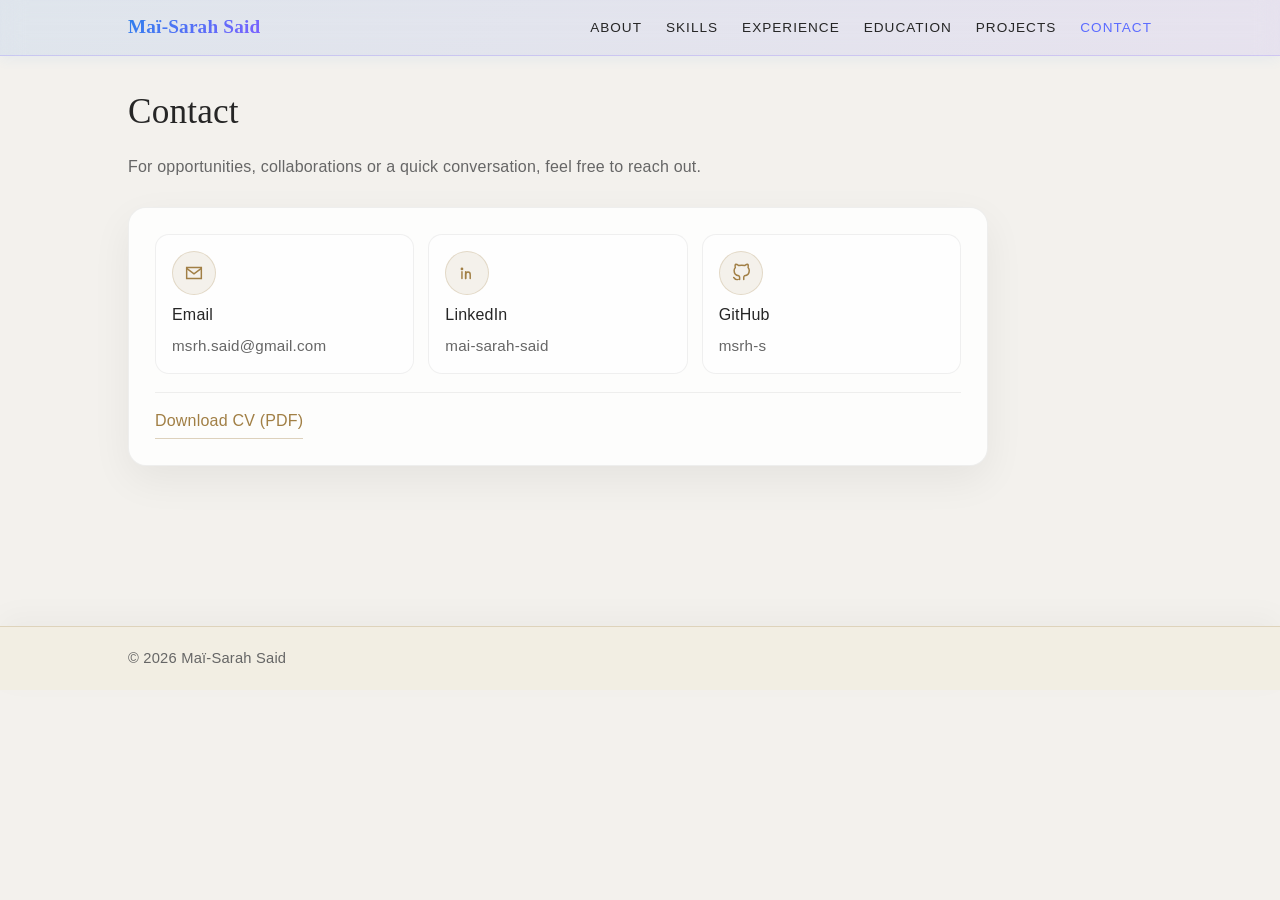
==== contact.html @ c4849c85 "mai-sarah_said_webfolio" ====
<!DOCTYPE html>
<html lang="en">

<head>
  <meta charset="UTF-8" />
  <meta name="viewport" content="width=device-width, initial-scale=1.0" />
  <title>Contact | Maï-Sarah Said</title>
  <link rel="stylesheet" href="style.css" />
</head>

<body>

  <!-- ===== HEADER (same style) ===== -->
  <header>
    <nav>
      <h2 class="logo">
        <a href="index.html#hero">Maï-Sarah Said</a>
      </h2>

      <ul>
        <li><a href="index.html#about">About</a></li>
        <li><a href="index.html#skills">Skills</a></li>
        <li><a href="index.html#experience">Experience</a></li>
        <li><a href="index.html#education">Education</a></li>
        <li><a href="projects.html">Projects</a></li>
        <li><a href="contact.html" class="active">Contact</a></li>
      </ul>
    </nav>
  </header>

    <!-- ===== CONTACT ===== -->
    <section class="section contact-page">
    <h1>Contact</h1>
    <p class="contact-subtitle">
        For opportunities, collaborations or a quick conversation, feel free to reach out.
    </p>

    <div class="contact-panel">

        <div class="contact-actions">

        <a class="contact-chip" href="mailto:msrh.said@gmail.com" aria-label="Email">
            <span class="chip-icon" aria-hidden="true">
            <svg viewBox="0 0 24 24" width="22" height="22" fill="none">
                <path d="M4 6h16v12H4V6Z" stroke="currentColor" stroke-width="1.6"/>
                <path d="m4 7 8 6 8-6" stroke="currentColor" stroke-width="1.6" stroke-linecap="round"/>
            </svg>
            </span>
            <span class="chip-title">Email</span>
            <span class="chip-value">msrh.said@gmail.com</span>
        </a>

        <a class="contact-chip" href="https://www.linkedin.com/in/ma%C3%AF-sarah-said/" target="_blank" rel="noreferrer" aria-label="LinkedIn">
            <span class="chip-icon" aria-hidden="true">
            <svg viewBox="0 0 24 24" width="22" height="22" fill="none">
                <path d="M6.5 10.5V18" stroke="currentColor" stroke-width="1.6" stroke-linecap="round"/>
                <path d="M6.5 7.5h.01" stroke="currentColor" stroke-width="3" stroke-linecap="round"/>
                <path d="M10.5 18v-4.2c0-1.7 1-2.8 2.6-2.8 1.5 0 2.4 1 2.4 2.8V18"
                stroke="currentColor" stroke-width="1.6" stroke-linecap="round"/>
                <path d="M10.5 10.5V18" stroke="currentColor" stroke-width="1.6" stroke-linecap="round"/>
            </svg>
            </span>
            <span class="chip-title">LinkedIn</span>
            <span class="chip-value">mai-sarah-said</span>
        </a>

        <a class="contact-chip" href="https://github.com/msrh-s" target="_blank" rel="noreferrer" aria-label="GitHub">
            <span class="chip-icon" aria-hidden="true">
            <svg viewBox="0 0 24 24" width="22" height="22" fill="none">
                <path d="M9 19c-4 1.2-4-2-5-2" stroke="currentColor" stroke-width="1.6" stroke-linecap="round"/>
                <path d="M15 19v-2.2c0-.8.3-1.4.8-1.8 2.6-.3 5.2-1.3 5.2-5.8 0-1.3-.5-2.4-1.3-3.3.1-.3.6-1.7-.1-3.3 0 0-1.1-.4-3.6 1.3a12 12 0 0 0-6.4 0C7 2.2 5.9 2.6 5.9 2.6c-.7 1.6-.2 3-.1 3.3C5 6.8 4.5 8 4.5 9.3c0 4.5 2.6 5.5 5.2 5.8.5.4.8 1 .8 1.8V19"
                stroke="currentColor" stroke-width="1.6" stroke-linecap="round" stroke-linejoin="round"/>
            </svg>
            </span>
            <span class="chip-title">GitHub</span>
            <span class="chip-value">msrh-s</span>
        </a>

        </div>

        <div class="contact-divider"></div>

        <a class="contact-cv" href="./assets/pdf/CV_SAID_Mai-Sarah_2026.pdf" target="_blank" rel="noreferrer">
        Download CV (PDF)
        </a>

    </div>
    </section>

  <!-- ===== FOOTER (same as index) ===== -->
  <footer class="footer">
    <nav class="footer-nav">
      <p class="footer-left">© <span id="year"></span> Maï-Sarah Said</p>
    </nav>
  </footer>

  <script src="script.js"></script>

  <div id="page-transition" aria-hidden="true"></div>
  <script src="script.js"></script>
  
</body>

</html>
---- style.css ----
/* ===== GLOBAL LAYOUT FIX ===== */
html, body {
  height: 100%;
}

body {
  display: flex;
  flex-direction: column;
  min-height: 100vh;
}

main {
  flex: 1;
}

/*=============== VARIABLES ===============*/
:root {
  --header-height: 3.5rem;
  --bg-main: hsl(38, 20%, 94%);
  --bg-soft: hsl(38, 25%, 91%);
  --bg-accent: hsl(38, 30%, 88%);

  /* Champagne gold */
  --first-color: hsl(38, 40%, 45%);
  --first-color-alt: hsl(38, 40%, 38%);

  /* Text */
  --text-color: hsl(0, 0%, 15%);
  --text-light: hsl(0, 0%, 40%);

  /* Background */
  --body-color: hsl(45, 30%, 96%);
  --container-color: hsl(45, 30%, 99%);
  --border-color: hsla(0, 0%, 0%, 0.06);

  --radius: 10px;
}

/*=============== BASE ===============*/
* {
  box-sizing: border-box;
  margin: 0;
  padding: 0;
}

html {
  scroll-behavior: smooth;
}

body {
  font-family: "Inter", sans-serif;
  background: var(--bg-main);
  color: var(--text-color);
  line-height: 1.8;
  letter-spacing: 0.2px;
}

h1, h2, h3 {
  font-family: "Playfair Display", serif;
  font-weight: 500;
}

p {
  color: var(--text-light);
}

a {
  text-decoration: none;
  color: var(--text-color);
  transition: 0.3s;
}

a:hover {
  color: var(--first-color);
}

ul {
  list-style: none;
}

/*=============== HEADER (tech, based on original) ===============*/
header {
  position: fixed;
  top: 0;
  width: 100%;
  height: var(--header-height);

  /* ✅ same structure, new tech tint */
  background: linear-gradient(
    135deg,
    rgba(47, 128, 237, 0.10),
    rgba(123, 97, 255, 0.10)
  );
  backdrop-filter: blur(12px);

  border-bottom: 1px solid rgba(123, 97, 255, 0.22);
  box-shadow: 0 4px 12px rgba(47, 128, 237, 0.06);

  display: flex;
  align-items: center;
  z-index: 100;
}

nav {
  width: 100%;
  padding: 0 10%;
  display: flex;
  justify-content: space-between;
  align-items: center;
}

/* Logo/Home */
.logo {
  font-family: "Playfair Display", serif;
  font-size: 1.2rem;
}

.logo a {
  text-decoration: none;
  background: linear-gradient(135deg, #2f80ed, #7b61ff);
  -webkit-background-clip: text;
  -webkit-text-fill-color: transparent;
  font-weight: 600;
}

/* Menu */
nav ul {
  display: flex;
  gap: 24px;
}

nav ul li a {
  font-size: 0.85rem;
  text-transform: uppercase;
  letter-spacing: 1px;

  text-decoration: none;
  color: var(--text-color);
  transition: color 0.25s ease;
}

nav ul li a:hover {
  color: #5c6cff;
}

/* Optional: active link style (if you use .active on links) */
nav ul li a.active {
  color: #5c6cff;
}

/*=============== HERO ===============*/
.hero {
  min-height: 100vh;
  padding: calc(var(--header-height) + 80px) 10% 60px;
  display: flex;
  flex-direction: column;
  justify-content: center;
}

.hero h1 {
  font-size: 3rem;
  margin-bottom: 10px;
}

.hero h3 {
  font-family: "Inter", sans-serif;
  font-weight: 400;
  font-size: 1.1rem;
  color: var(--first-color);
  margin-bottom: 20px;
}

.hero p {
  max-width: 600px;
  margin-bottom: 30px;
}

.btn {
  padding: 10px 22px;
  border: 1px solid var(--first-color);
  border-radius: 4px;
  color: var(--first-color);
  font-weight: 500;
  width: fit-content;
  transition: 0.3s;
}

.btn:hover {
  background-color: var(--first-color);
  color: white;
}

/*=============== SECTIONS ===============*/
.section {
  padding: 80px 10%;
}

.section h2 {
  font-size: 2rem;
  margin-bottom: 20px;
}

/*=============== SKILLS ===============*/
#skills li {
  background: var(--container-color);
  padding: 12px;
  border-radius: var(--radius);
  border: 1px solid var(--border-color);
  margin-bottom: 10px;
}

/*=============== EXPERIENCE ===============*/
.experience-item {
  margin-top: 20px;
  padding: 20px;
  background: var(--container-color);
  border-radius: var(--radius);
  border: 1px solid var(--border-color);
}

.experience-item span {
  font-family: "Inter", sans-serif;
  font-size: 0.85rem;
  color: var(--first-color);
  display: block;
  margin-bottom: 10px;
}


/* ===== HERO LAYOUT (TEXT + PHOTO) ===== */
.hero-content {
  display: grid;
  grid-template-columns: 1.15fr 0.85fr;
  gap: 64px;
  align-items: center;
}

/* photo block alignment */
.hero-photo-wrap {
  display: flex;
  justify-content: flex-end;
}

/* ===== LUXE RING AROUND PORTRAIT ===== */
.ring {
  width: 420px;
  height: 420px;
  border-radius: 999px;
  position: relative;
  display: grid;
  place-items: center;
}

/* the rotating ring (tech blue-violet) */
.ring::before {
  content: "";
  position: absolute;
  inset: 0;
  border-radius: 999px;

  /* ✅ tech ring effect */
  background: conic-gradient(
    from 180deg,
    rgba(47, 128, 237, 0) 0%,
    rgba(47, 128, 237, 0.55) 16%,
    rgba(123, 97, 255, 0) 34%,
    rgba(123, 97, 255, 0.40) 54%,
    rgba(47, 128, 237, 0) 74%,
    rgba(123, 97, 255, 0.60) 100%
  );

  /* make it a ring */
  -webkit-mask: radial-gradient(transparent 62%, #000 63%);
  mask: radial-gradient(transparent 62%, #000 63%);

  filter: blur(0.2px);
  opacity: 0.95;
  transform: rotate(0deg);

  /* ✅ subtle tech glow */
  box-shadow:
    0 0 20px rgba(47, 128, 237, 0.18),
    0 0 42px rgba(123, 97, 255, 0.14);
}

/* inner portrait frame */
.ring-inner {
  width: 86%;
  height: 86%;
  border-radius: 999px;
  overflow: hidden;
  border: 1px solid hsla(0, 0%, 0%, 0.06);
  background: var(--container-color);
  box-shadow: 0 18px 45px rgba(0, 0, 0, 0.08);
}

.ring-inner img {
  width: 100%;
  height: 100%;
  object-fit: cover;
  object-position: 0% 18%;
  transform: scale(1);
}

/* When we add class "spin", the ring rotates */
.ring.spin::before {
  animation: ring-rotate 1.2s linear infinite;
}

@keyframes ring-rotate {
  to {
    transform: rotate(360deg);
  }
}

/* ===== RESPONSIVE ===== */
@media (max-width: 980px) {
  .hero-content {
    grid-template-columns: 1fr;
    gap: 28px;
  }

  .hero-photo-wrap {
    justify-content: flex-start;
  }

  .ring {
    width: 240px;
    height: 240px;
  }
}

/* ===== EXPERTISE: premium cards + icons ===== */
.expertise-grid {
  margin-top: 26px;
  display: grid;
  grid-template-columns: repeat(3, 1fr);
  gap: 22px;
}

.expertise-block {
  background: var(--container-color);
  border: 1px solid var(--border-color);
  border-radius: 14px;
  padding: 22px 20px;
}

.expertise-title {
  display: flex;
  align-items: center;
  gap: 10px;
  margin-bottom: 16px;

  color: var(--text-color);
  font-size: 1.2rem;
  font-family: "Playfair Display", serif;
  font-weight: 500;
}

.expertise-icon {
  width: 34px;
  height: 34px;
  border-radius: 999px;
  display: grid;
  place-items: center;

  /* luxe subtle */
  background: hsla(38, 40%, 45%, 0.10);
  color: var(--first-color);
  border: 1px solid hsla(38, 40%, 45%, 0.22);
}

.expertise-block p {
  margin-bottom: 14px;
  color: var(--text-light);
  line-height: 1.7;
  font-size: 0.95rem;
}

.expertise-block strong {
  color: var(--text-color);
  font-weight: 500;
}

/* subtle hover (fashion editorial) */
.expertise-block {
  transition: transform 0.25s ease, box-shadow 0.25s ease;
}

.expertise-block:hover {
  transform: translateY(-2px);
  box-shadow: 0 18px 45px rgba(0, 0, 0, 0.07);
}

/* responsive */
@media (max-width: 980px) {
  .expertise-grid {
    grid-template-columns: 1fr;
  }
}

/* ===== EDUCATION TIMELINE ===== */

.timeline {
  position: relative;
  margin-top: 40px;
  padding-left: 40px;
}

/* Vertical gold line */
.timeline::before {
  content: "";
  position: absolute;
  left: 12px;
  top: 0;
  width: 2px;
  height: 100%;
  background: var(--first-color);
  opacity: 0.3;
}

.timeline-item {
  position: relative;
  margin-bottom: 50px;
}

.timeline-dot {
  position: absolute;
  left: -2px;
  top: 8px;
  width: 14px;
  height: 14px;
  border-radius: 50%;
  background: var(--first-color);
  box-shadow: 0 0 0 4px hsla(38, 40%, 45%, 0.15);
}

.timeline-content {
  background: var(--container-color);
  border: 1px solid var(--border-color);
  padding: 24px;
  border-radius: 12px;
}

.timeline-header {
  display: flex;
  justify-content: space-between;
  align-items: baseline;
  margin-bottom: 8px;
}

.timeline-header h3 {
  font-family: "Playfair Display", serif;
  font-size: 1.2rem;
}

.timeline-date {
  font-size: 0.85rem;
  color: var(--first-color);
  font-weight: 500;
}

.timeline-school {
  font-weight: 500;
  margin-bottom: 12px;
  color: var(--text-color);
}

.timeline-content p {
  color: var(--text-light);
  font-size: 0.95rem;
  margin-bottom: 10px;
  line-height: 1.6;
}

/* Responsive */
@media (max-width: 768px) {
  .timeline {
    padding-left: 30px;
  }

  .timeline-header {
    flex-direction: column;
    gap: 4px;
  }
}

/* =========================================================
   EDUCATION TIMELINE — date à gauche + tick + ligne verticale
   (comme ton screenshot)
   ========================================================= */

.timeline {
  position: relative;
  margin-top: 60px;
  padding-left: 0;
}

/* Grande ligne verticale (à droite des dates) */
.timeline::before {
  content: "";
  position: absolute;
  left: 260px;               /* position de la grande ligne */
  top: 0;
  width: 2px;
  height: 100%;
  background: linear-gradient(
    180deg,
    rgba(47, 128, 237, 0.35),
    rgba(123, 97, 255, 0.35)
  );
  opacity: 0.65;
}

/* Plus de pastilles */
.timeline-dot {
  display: none !important;
}

.timeline-item {
  position: relative;
  margin-bottom: 70px;
  padding-left: 320px;       /* espace pour date + lignes */
}

/* DATE À GAUCHE (grande, fixe, stable) */
.timeline-date {
  position: absolute;
  left: 0;
  top: 32px;                 /* aligne visuellement avec la carte */
  width: 230px;
  text-align: left;

  font-family: "Playfair Display", serif;
  font-size: 2.1rem;         /* PLUS GROS */
  font-weight: 600;
  letter-spacing: 0.5px;

  background: linear-gradient(135deg, #2f80ed, #7b61ff);
  -webkit-background-clip: text;
  -webkit-text-fill-color: transparent;
}

/* Petit trait vertical à droite de la date (comme sur ton screenshot) */
.timeline-date::after {
  content: "";
  position: absolute;
  right: -16px;
  top: 50%;
  transform: translateY(-50%);

  width: 2px;
  height: 52px;

  background: linear-gradient(
    180deg,
    rgba(47, 128, 237, 0.7),
    rgba(123, 97, 255, 0.7)
  );
  border-radius: 2px;
  opacity: 0.55;
}

/* Carte */
.timeline-content {
  background: var(--container-color);
  border: 1px solid rgba(123, 97, 255, 0.25); /* liseré bleu-violet */
  border-radius: 16px;
  padding: 26px 30px;
  box-shadow: 0 14px 40px rgba(0, 0, 0, 0.05);

  transition: transform 0.25s ease, box-shadow 0.25s ease;
}

/* Header interne de la carte : on peut garder, mais sans date dedans */
.timeline-header {
  display: flex;
  justify-content: space-between;
  align-items: baseline;
  margin-bottom: 8px;
}

.timeline-header h3 {
  font-family: "Playfair Display", serif;
  font-size: 1.25rem;
  font-weight: 600;
}

.timeline-school {
  font-weight: 500;
  margin-bottom: 12px;
  color: var(--text-color);
}

.timeline-content p {
  color: var(--text-light);
  font-size: 0.95rem;
  margin-bottom: 10px;
  line-height: 1.6;
}

/* ✅ Responsive */
@media (max-width: 900px) {
  .timeline::before {
    left: 34px;
  }

  .timeline-item {
    padding-left: 80px;
  }

  .timeline-date {
    position: relative;
    left: 0;
    top: 0;
    width: auto;
    font-size: 1.35rem;
    margin-bottom: 12px;
  }

  .timeline-date::after {
    display: none;
  }
}

/* ===== EXPERIENCE ANIMATION (reveal) ===== */
.experience-item {
  opacity: 0;
  transform: translateY(14px);
  transition: opacity 0.8s ease, transform 0.8s ease;
}

.experience-item.is-visible {
  opacity: 1;
  transform: translateY(0);
}

/* optional premium hover */
.experience-item {
  transition: opacity 0.8s ease, transform 0.8s ease, box-shadow 0.25s ease;
}

.experience-item:hover {
  box-shadow: 0 18px 45px rgba(0, 0, 0, 0.07);
}

/* ===== FOOTER (header-like + clearer separation) ===== */
.footer {
  margin-top: 80px;
  height: calc(var(--header-height) + 0.5rem); /* a bit taller than header */
  background: hsl(45, 35%, 92%);               /* same as header */
  border-top: 1px solid hsla(38, 40%, 45%, 0.25);
  box-shadow: 0 -10px 30px rgba(0, 0, 0, 0.03); /* subtle separation */
  display: flex;
  align-items: center;
}

.footer-nav {
  width: 100%;
  padding: 0 10%;
  display: flex;
  justify-content: space-between;
  align-items: center;
}

.footer-left {
  color: var(--text-light);
  font-size: 0.92rem;
}

/* Bigger icons */
.footer-icons {
  display: flex;
  gap: 14px;
  align-items: center;
}

.footer-icon {
  width: 44px;                 /* bigger */
  height: 44px;                /* bigger */
  border-radius: 999px;
  display: grid;
  place-items: center;

  background: rgba(255, 255, 255, 0.75);
  border: 1px solid hsla(0, 0%, 0%, 0.08);
  color: var(--text-color);

  transition: transform 0.25s ease, border-color 0.25s ease, color 0.25s ease, background 0.25s ease;
}

.footer-icon svg {
  width: 22px;                 /* ensure size even if HTML stays 18 */
  height: 22px;
}

.footer-icon:hover {
  transform: translateY(-1px);
  color: var(--first-color);
  border-color: hsla(38, 40%, 45%, 0.25);
  background: rgba(255, 255, 255, 1);
}

/* Responsive padding like header */
@media (max-width: 768px) {
  .footer-nav {
    padding: 0 6%;
  }
}

/* ===== PROJECTS (compact, visual) ===== */
.projects-intro {
  max-width: 760px;
  margin-top: 12px;
  color: var(--text-light);
  line-height: 1.7;
}

.projects-grid {
  display: grid;
  grid-template-columns: repeat(2, 1fr);
  gap: 18px;
}

.project-card {
  background: var(--container-color);
  border: 1px solid var(--border-color);
  border-radius: 14px;
  overflow: hidden;
  box-shadow: 0 12px 34px rgba(0, 0, 0, 0.05);
  transition: transform 0.25s ease, box-shadow 0.25s ease;
}

.project-card:hover {
  transform: translateY(-2px);
  box-shadow: 0 18px 45px rgba(0, 0, 0, 0.07);
}

.project-media {
  display: block;
  background: rgba(255, 255, 255, 0.65);
  border-bottom: 1px solid hsla(0, 0%, 0%, 0.06);
}

.project-media img {
  width: 100%;
  height: 170px; /* compact */
  object-fit: cover;
  display: block;
}

.project-body {
  padding: 14px 16px 16px;
}

.project-body h3 {
  font-family: "Playfair Display", serif;
  font-size: 1.1rem;
  margin-bottom: 6px;
}

.project-meta {
  font-size: 0.85rem;
  color: var(--first-color);
  margin-bottom: 8px;
}

.project-desc {
  color: var(--text-light);
  line-height: 1.65;
  font-size: 0.95rem;
  margin-bottom: 10px;
}

.project-link {
  color: var(--first-color);
  text-decoration: none;
  font-weight: 500;
  border-bottom: 1px solid hsla(38, 40%, 45%, 0.35);
  padding-bottom: 2px;
  transition: 0.25s ease;
}

.project-link:hover {
  border-bottom-color: var(--first-color);
  opacity: 0.9;
}

/* Responsive */
@media (max-width: 980px) {
  .projects-grid {
    grid-template-columns: 1fr;
  }

  .project-media img {
    height: 190px;
  }
}

/* ===== CONTACT ===== */
.contact-page h1 {
  font-family: "Playfair Display", serif;
  font-size: 2.2rem;
  margin-bottom: 10px;
}

.contact-subtitle {
  max-width: 760px;
  color: var(--text-light);
  line-height: 1.7;
  margin-bottom: 26px;
}

.contact-panel {
  max-width: 860px;
  background: var(--container-color);
  border: 1px solid var(--border-color);
  border-radius: 18px;
  padding: 26px;
  box-shadow: 0 14px 40px rgba(0, 0, 0, 0.06);
}

.contact-actions {
  display: grid;
  grid-template-columns: repeat(3, 1fr);
  gap: 14px;
}

/* “chips” */
.contact-chip {
  text-decoration: none;
  background: rgba(255, 255, 255, 0.62);
  border: 1px solid hsla(0, 0%, 0%, 0.06);
  border-radius: 14px;
  padding: 16px;
  display: grid;
  grid-template-rows: auto auto auto;
  gap: 6px;
  transition: transform 0.25s ease, background 0.25s ease, border-color 0.25s ease;
}

.contact-chip:hover {
  transform: translateY(-2px);
  background: rgba(255, 255, 255, 0.9);
  border-color: hsla(38, 40%, 45%, 0.22);
}

.chip-icon {
  width: 44px;
  height: 44px;
  border-radius: 999px;
  display: grid;
  place-items: center;
  background: hsla(38, 40%, 45%, 0.10);
  border: 1px solid hsla(38, 40%, 45%, 0.22);
  color: var(--first-color);
}

.chip-title {
  color: var(--text-color);
  font-weight: 500;
}

.chip-value {
  color: var(--text-light);
  font-size: 0.95rem;
  overflow-wrap: anywhere;
  line-height: 1.45;
}

.contact-divider {
  height: 1px;
  background: hsla(0, 0%, 0%, 0.06);
  margin: 18px 0 14px;
}

.contact-cv {
  display: inline-block;
  color: var(--first-color);
  text-decoration: none;
  font-weight: 500;
  border-bottom: 1px solid hsla(38, 40%, 45%, 0.35);
  padding-bottom: 2px;
}

.contact-cv:hover {
  border-bottom-color: var(--first-color);
  opacity: 0.9;
}

/* responsive */
@media (max-width: 980px) {
  .contact-actions {
    grid-template-columns: 1fr;
  }
}

/* ===== PROJECTS CTA (end of index) ===== */

.projects-cta {
  margin-top: 80px;
  padding-top: 60px;
  padding-bottom: 80px;
  border-top: 1px solid var(--border-color);
  text-align: center;
}

.projects-cta-inner {
  max-width: 760px;
  margin: 0 auto;
}

.projects-cta h2 {
  font-family: "Playfair Display", serif;
  font-size: 2rem;
  margin-bottom: 14px;
}

.projects-cta-text {
  color: var(--text-light);
  line-height: 1.7;
  margin-bottom: 26px;
}

.projects-cta-link {
  font-weight: 500;
  color: var(--first-color);
  text-decoration: none;
  border-bottom: 1px solid hsla(38, 40%, 45%, 0.35);
  padding-bottom: 4px;
  transition: all 0.25s ease;
}

.projects-cta-link:hover {
  border-bottom-color: var(--first-color);
  opacity: 0.85;
}

/* ===== SCROLL COLOR VARIATION ===== */

.section:nth-of-type(even) {
  background: var(--bg-soft);
}

.section:nth-of-type(odd) {
  background: var(--bg-main);
}

/* CTA un peu plus marqué */
.projects-cta {
  background: var(--bg-accent);
}

/* ===== HOME BRAND STYLE ===== */

.home-brand {
  font-family: "Playfair Display", serif;
  font-size: 1.5rem;
  letter-spacing: 0.5px;

  text-decoration: none;
  color: var(--text-color);

  position: relative;
  transition: color 0.3s ease;
}

/* Fine underline signature */
.home-brand::after {
  content: "";
  position: absolute;
  left: 0;
  bottom: -6px;
  width: 40%;
  height: 1px;
  background: var(--first-color);
  transition: width 0.3s ease;
}

.home-brand:hover::after {
  width: 100%;
}

.home-brand:hover {
  color: var(--first-color);
}

/* ===== FLOATING CTA BUTTON (TECH GRADIENT + centered) ===== */

.floating-cta {
  position: fixed;
  bottom: 34px;
  right: 34px;   
  left: auto;   
  width: 160px;
  height: 160px;
  z-index: 1000;
}

.floating-center {
  position: absolute;
  top: 50%;
  left: 50%;
  transform: translate(-50%, -50%);

  width: 110px;
  height: 110px;
  border-radius: 999px;

  display: grid;
  place-items: center;
  text-align: center;

  text-decoration: none;
  font-weight: 600;
  font-size: 0.95rem;
  color: #fff;

  background: linear-gradient(135deg, #2f80ed, #7b61ff);
  box-shadow: 0 12px 30px rgba(90, 90, 255, 0.35);

  transition: transform 0.25s ease, box-shadow 0.25s ease, filter 0.25s ease;
}

.floating-center:hover {
  transform: translate(-50%, -50%) scale(1.06);
  box-shadow: 0 16px 40px rgba(110, 110, 255, 0.45);
  filter: brightness(1.05);
}

.floating-text {
  position: absolute;
  inset: 0;
  border-radius: 999px;
  animation: floating-rotate 16s linear infinite;
}

@keyframes floating-rotate {
  from { transform: rotate(0deg); }
  to   { transform: rotate(360deg); }
}

/* IMPORTANT: ring must not block clicks */
.floating-text {
  pointer-events: none;
}

/* letters created by JS (span inside span) */
.floating-text > span > span{
  font-size: 11px;
  letter-spacing: 2.4px;
  color: rgba(0,0,0,0.55);
  font-weight: 600;
}

/* ===== LANGUAGES SECTION ===== */

.languages-section {
  margin-top: 60px;
}

.languages-container {
  margin-top: 30px;
  display: flex;
  justify-content: center;
  gap: 24px;
  flex-wrap: wrap;
}

.language-card {
  background: var(--container-color);
  border: 1px solid var(--border-color);
  border-radius: 14px;
  padding: 18px 28px;
  min-width: 180px;

  display: flex;
  flex-direction: column;
  align-items: center;
  gap: 6px;

  transition: transform 0.25s ease, box-shadow 0.25s ease;
}

.language-card:hover {
  transform: translateY(-4px);
  box-shadow: 0 10px 30px rgba(0, 0, 0, 0.06);
}

.language-name {
  font-weight: 600;
  color: var(--title-color);
}

.language-level {
  font-size: 0.85rem;
  color: var(--text-light);
}

/* ===== PAGE TRANSITION (SLIDE) ===== */
#page-transition{
  position: fixed;
  inset: 0;
  z-index: 9999;
  transform: translateX(100%);
  transition: transform 0.55s cubic-bezier(.77,0,.18,1);
  background: linear-gradient(135deg, rgba(47,128,237,0.18), rgba(123,97,255,0.18));
  backdrop-filter: blur(12px);
  pointer-events: none;
}

#page-transition.is-active{
  transform: translateX(0%);
}

/* reveal */
#page-wrapper{
  transform: translateX(-12px);
  opacity: 0;
  transition: transform 0.55s cubic-bezier(.77,0,.18,1), opacity 0.55s ease;
}

#page-wrapper.is-loaded{
  transform: translateX(0);
  opacity: 1;
}

/* ===== HEADER FINAL LOCK (prevents beige override) ===== */
header {
  background: linear-gradient(
    135deg,
    rgba(47, 128, 237, 0.10),
    rgba(123, 97, 255, 0.10)
  ) !important;
  border-bottom: 1px solid rgba(123, 97, 255, 0.22) !important;
  box-shadow: 0 4px 12px rgba(47, 128, 237, 0.06) !important;
}

header {
  background: linear-gradient(
    135deg,
    rgba(47, 128, 237, 0.16),
    rgba(123, 97, 255, 0.16)
  );
}
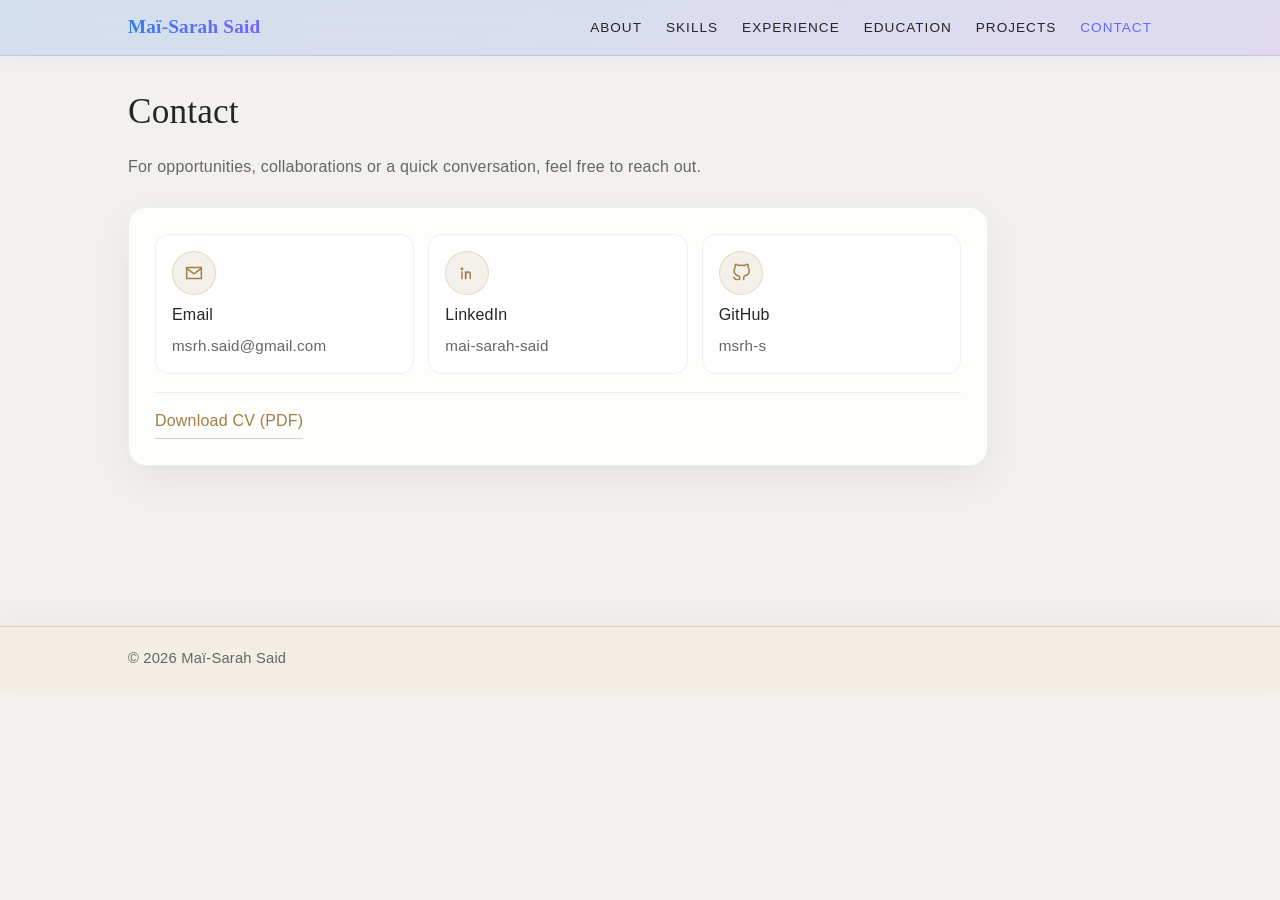
==== commit 3e88fa26: "Mobile version update" ====
--- a/contact.html
+++ b/contact.html
@@ -17,7 +17,13 @@
         <a href="index.html#hero">Maï-Sarah Said</a>
       </h2>
 
-      <ul>
+      <button class="nav-toggle" aria-label="Open menu" aria-expanded="false">
+      <span></span>
+      <span></span>
+      <span></span>
+      </button>
+
+      <ul class="nav-links">
         <li><a href="index.html#about">About</a></li>
         <li><a href="index.html#skills">Skills</a></li>
         <li><a href="index.html#experience">Experience</a></li>
@@ -98,7 +104,7 @@
 
   <div id="page-transition" aria-hidden="true"></div>
   <script src="script.js"></script>
-  
+
 </body>
 
 </html>
--- a/style.css
+++ b/style.css
@@ -78,18 +78,17 @@
   list-style: none;
 }
 
-/*=============== HEADER (tech, based on original) ===============*/
+/*=============== HEADER (tech) ===============*/
 header {
   position: fixed;
   top: 0;
   width: 100%;
   height: var(--header-height);
 
-  /* ✅ same structure, new tech tint */
   background: linear-gradient(
     135deg,
-    rgba(47, 128, 237, 0.10),
-    rgba(123, 97, 255, 0.10)
+    rgba(47, 128, 237, 0.16),
+    rgba(123, 97, 255, 0.16)
   );
   backdrop-filter: blur(12px);
 
@@ -107,6 +106,7 @@
   display: flex;
   justify-content: space-between;
   align-items: center;
+  gap: 16px;
 }
 
 /* Logo/Home */
@@ -123,29 +123,100 @@
   font-weight: 600;
 }
 
-/* Menu */
-nav ul {
+/* Desktop links */
+nav ul.nav-links {
   display: flex;
   gap: 24px;
-}
-
-nav ul li a {
+  align-items: center;
+}
+
+nav ul.nav-links li a {
   font-size: 0.85rem;
   text-transform: uppercase;
   letter-spacing: 1px;
-
   text-decoration: none;
   color: var(--text-color);
   transition: color 0.25s ease;
 }
 
-nav ul li a:hover {
+nav ul.nav-links li a:hover {
   color: #5c6cff;
 }
 
-/* Optional: active link style (if you use .active on links) */
-nav ul li a.active {
+nav ul.nav-links li a.active {
   color: #5c6cff;
+}
+
+/* ===== Hamburger button (hidden on desktop) ===== */
+.nav-toggle {
+  display: none; /* ✅ desktop: hidden */
+  width: 44px;
+  height: 44px;
+  border: 1px solid rgba(123, 97, 255, 0.28);
+  background: rgba(255, 255, 255, 0.55);
+  border-radius: 12px;
+  cursor: pointer;
+
+  flex-direction: column;
+  align-items: center;
+  justify-content: center;
+  gap: 6px;
+
+  -webkit-tap-highlight-color: transparent;
+}
+
+.nav-toggle span {
+  display: block;
+  width: 18px;
+  height: 2px;
+  border-radius: 2px;
+  background: linear-gradient(135deg, #2f80ed, #7b61ff);
+}
+
+/* ===== Mobile ===== */
+@media (max-width: 860px) {
+  nav {
+    padding: 0 6%;
+  }
+
+  .nav-toggle {
+    display: inline-flex; /* ✅ mobile: visible */
+  }
+
+  /* hide menu until open */
+  nav ul.nav-links {
+    position: fixed;
+    top: var(--header-height);
+    left: 0;
+    right: 0;
+
+    display: grid;
+    gap: 10px;
+    padding: 16px 6% 18px;
+
+    background: rgba(245, 243, 238, 0.92);
+    backdrop-filter: blur(10px);
+    border-bottom: 1px solid rgba(123, 97, 255, 0.18);
+
+    transform: translateY(-12px);
+    opacity: 0;
+    pointer-events: none;
+    transition: 0.25s ease;
+  }
+
+  header.nav-open ul.nav-links {
+    transform: translateY(0);
+    opacity: 1;
+    pointer-events: auto;
+  }
+
+  nav ul.nav-links li a {
+    display: block;
+    padding: 12px 12px;
+    border-radius: 12px;
+    background: rgba(255, 255, 255, 0.6);
+    border: 1px solid rgba(0, 0, 0, 0.06);
+  }
 }
 
 /*=============== HERO ===============*/
@@ -189,43 +260,6 @@
   background-color: var(--first-color);
   color: white;
 }
-
-/*=============== SECTIONS ===============*/
-.section {
-  padding: 80px 10%;
-}
-
-.section h2 {
-  font-size: 2rem;
-  margin-bottom: 20px;
-}
-
-/*=============== SKILLS ===============*/
-#skills li {
-  background: var(--container-color);
-  padding: 12px;
-  border-radius: var(--radius);
-  border: 1px solid var(--border-color);
-  margin-bottom: 10px;
-}
-
-/*=============== EXPERIENCE ===============*/
-.experience-item {
-  margin-top: 20px;
-  padding: 20px;
-  background: var(--container-color);
-  border-radius: var(--radius);
-  border: 1px solid var(--border-color);
-}
-
-.experience-item span {
-  font-family: "Inter", sans-serif;
-  font-size: 0.85rem;
-  color: var(--first-color);
-  display: block;
-  margin-bottom: 10px;
-}
-
 
 /* ===== HERO LAYOUT (TEXT + PHOTO) ===== */
 .hero-content {
@@ -330,72 +364,295 @@
   }
 }
 
-/* ===== EXPERTISE: premium cards + icons ===== */
-.expertise-grid {
+
+/*=============== SECTIONS ===============*/
+.section {
+  padding: 80px 10%;
+}
+
+.section h2 {
+  font-size: 2rem;
+  margin-bottom: 20px;
+}
+
+/* ==============================
+   SKILLS — pep (cards + chips)
+================================ */
+
+/* grid (si tu l'as déjà, tu peux garder — sinon) */
+.expertise-grid{
   margin-top: 26px;
   display: grid;
   grid-template-columns: repeat(3, 1fr);
   gap: 22px;
 }
 
-.expertise-block {
+/* card */
+.expertise-block{
+  position: relative;
+  overflow: hidden;
+
+  background: rgba(255,255,255,0.62);
+  backdrop-filter: blur(10px);
+
+  border: 1px solid rgba(123,97,255,0.18);
+  border-radius: 16px;
+  padding: 22px 20px;
+
+  box-shadow: 0 14px 40px rgba(47,128,237,0.07);
+  transition: transform .25s ease, box-shadow .25s ease, border-color .25s ease;
+}
+
+/* gradient accent bar */
+.expertise-block::before{
+  content:"";
+  position:absolute;
+  left: 14px;
+  right: 14px;
+  top: 12px;
+  height: 4px;
+  border-radius: 999px;
+  background: linear-gradient(135deg, rgba(47,128,237,0.85), rgba(123,97,255,0.85));
+  opacity: 0.55;
+}
+
+/* soft glow in corner */
+.expertise-block::after{
+  content:"";
+  position:absolute;
+  width: 220px;
+  height: 220px;
+  right: -120px;
+  top: -120px;
+  border-radius: 999px;
+  background: radial-gradient(circle, rgba(123,97,255,0.18), transparent 60%);
+  filter: blur(26px);
+  pointer-events:none;
+}
+
+.expertise-block:hover{
+  transform: translateY(-2px);
+  border-color: rgba(123,97,255,0.28);
+  box-shadow: 0 18px 55px rgba(47,128,237,0.12);
+}
+
+.expertise-title{
+  display:flex;
+  align-items:center;
+  gap: 10px;
+  margin: 8px 0 14px;
+
+  font-family: "Playfair Display", serif;
+  font-size: 1.2rem;
+  font-weight: 500;
+}
+
+/* icon bubble: now tech */
+.expertise-icon{
+  width: 36px;
+  height: 36px;
+  border-radius: 999px;
+  display:grid;
+  place-items:center;
+
+  background: linear-gradient(135deg, rgba(47,128,237,0.12), rgba(123,97,255,0.12));
+  border: 1px solid rgba(123,97,255,0.22);
+  color: rgba(0,0,0,0.68);
+}
+
+/* list structure */
+.expertise-points{
+  display: grid;
+  gap: 12px;
+  margin-top: 6px;
+}
+
+/* each line becomes a “mini card” */
+.expertise-points li{
+  border-radius: 14px;
+  border: 1px solid rgba(0,0,0,0.06);
+  background: rgba(255,255,255,0.70);
+  padding: 12px 12px;
+
+  display: grid;
+  gap: 8px;
+
+  transition: background .25s ease, border-color .25s ease, transform .25s ease;
+}
+
+.expertise-points li:hover{
+  background: rgba(255,255,255,0.92);
+  border-color: rgba(123,97,255,0.20);
+  transform: translateY(-1px);
+}
+
+/* label (left part) */
+.expertise-points li strong{
+  font-weight: 600;
+  color: rgba(0,0,0,0.78);
+}
+
+/* turn the “•” part into chips (works if your text uses bullets like: SQL • KPIs • ...) */
+.expertise-points li{
+  color: var(--text-light);
+  line-height: 1.55;
+}
+
+/* chips style using a wrapper span you can add (optional) */
+.skill-chips{
+  display: flex;
+  flex-wrap: wrap;
+  gap: 8px;
+}
+
+.skill-chip{
+  font-size: 0.85rem;
+  padding: 6px 10px;
+  border-radius: 999px;
+
+  background: rgba(47,128,237,0.10);
+  border: 1px solid rgba(123,97,255,0.18);
+  color: rgba(0,0,0,0.65);
+}
+
+/* responsive */
+@media (max-width: 980px){
+  .expertise-grid{ grid-template-columns: 1fr; }
+}
+
+/* ==============================
+   EXPERIENCE — refined light version
+================================ */
+
+#experience .experience-item{
+  margin-top: 20px;
+  padding: 22px 22px;
+
+  position: relative;
+  overflow: hidden;
+  isolation: isolate;
+
+  border-radius: 16px;
+
+  /* ✅ fond clair naturel (comme avant) */
   background: var(--container-color);
-  border: 1px solid var(--border-color);
-  border-radius: 14px;
-  padding: 22px 20px;
-}
-
-.expertise-title {
-  display: flex;
+
+  /* léger filisé dégradé */
+  border: 1px solid transparent;
+  background:
+    linear-gradient(var(--container-color), var(--container-color)) padding-box,
+    linear-gradient(135deg, rgba(47,128,237,0.55), rgba(123,97,255,0.55)) border-box;
+
+  box-shadow: 0 14px 36px rgba(0,0,0,0.05);
+
+  transition:
+    opacity 0.8s ease,
+    transform 0.8s ease,
+    box-shadow 0.25s ease;
+}
+
+/* glow ultra subtil */
+#experience .experience-item::after{
+  content:"";
+  position:absolute;
+  width: 260px;
+  height: 260px;
+  border-radius: 999px;
+  right: -160px;
+  top: -160px;
+  background: radial-gradient(circle, rgba(123,97,255,0.10), transparent 65%);
+  filter: blur(40px);
+  pointer-events:none;
+  z-index: 0;
+}
+
+/* contenu au-dessus */
+#experience .experience-item > *{
+  position: relative;
+  z-index: 1;
+}
+
+/* titre */
+#experience .experience-item h3{
+  font-family: "Playfair Display", serif;
+  font-size: 1.25rem;
+  margin-bottom: 6px;
+}
+
+/* meta */
+#experience .experience-item span{
+  display: inline-flex;
   align-items: center;
   gap: 10px;
-  margin-bottom: 16px;
-
+
+  font-size: 0.9rem;
+  color: var(--first-color);
+  margin-bottom: 12px;
+}
+
+/* pill rôle */
+#experience .experience-item span em{
+  font-style: normal;
+  padding: 4px 10px;
+  border-radius: 999px;
+
+  background: rgba(47,128,237,0.08);
+  border: 1px solid rgba(123,97,255,0.18);
   color: var(--text-color);
-  font-size: 1.2rem;
-  font-family: "Playfair Display", serif;
-  font-weight: 500;
-}
-
-.expertise-icon {
-  width: 34px;
-  height: 34px;
-  border-radius: 999px;
+}
+
+/* bullets */
+#experience .experience-item ul{
+  margin-top: 8px;
   display: grid;
-  place-items: center;
-
-  /* luxe subtle */
-  background: hsla(38, 40%, 45%, 0.10);
-  color: var(--first-color);
-  border: 1px solid hsla(38, 40%, 45%, 0.22);
-}
-
-.expertise-block p {
-  margin-bottom: 14px;
+  gap: 8px;
+}
+
+#experience .experience-item li{
   color: var(--text-light);
-  line-height: 1.7;
-  font-size: 0.95rem;
-}
-
-.expertise-block strong {
-  color: var(--text-color);
-  font-weight: 500;
-}
-
-/* subtle hover (fashion editorial) */
-.expertise-block {
-  transition: transform 0.25s ease, box-shadow 0.25s ease;
-}
-
-.expertise-block:hover {
+  line-height: 1.6;
+  position: relative;
+  padding-left: 18px;
+}
+
+/* bullet dégradé discret */
+#experience .experience-item li::before{
+  content:"";
+  position:absolute;
+  left: 0;
+  top: 0.55em;
+
+  width: 7px;
+  height: 7px;
+  border-radius: 999px;
+  background: linear-gradient(135deg, #2f80ed, #7b61ff);
+}
+
+/* hover */
+#experience .experience-item:hover{
   transform: translateY(-2px);
-  box-shadow: 0 18px 45px rgba(0, 0, 0, 0.07);
+  box-shadow: 0 18px 48px rgba(0,0,0,0.08);
+}
+
+/* reveal */
+#experience .experience-item{
+  opacity: 0;
+  transform: translateY(14px);
+}
+
+#experience .experience-item.is-visible{
+  opacity: 1;
+  transform: translateY(0);
 }
 
 /* responsive */
-@media (max-width: 980px) {
-  .expertise-grid {
-    grid-template-columns: 1fr;
+@media (max-width: 860px){
+  #experience .experience-item{
+    padding: 18px 16px;
+  }
+
+  #experience .experience-item h3{
+    font-size: 1.15rem;
   }
 }
 
@@ -623,27 +880,6 @@
   }
 }
 
-/* ===== EXPERIENCE ANIMATION (reveal) ===== */
-.experience-item {
-  opacity: 0;
-  transform: translateY(14px);
-  transition: opacity 0.8s ease, transform 0.8s ease;
-}
-
-.experience-item.is-visible {
-  opacity: 1;
-  transform: translateY(0);
-}
-
-/* optional premium hover */
-.experience-item {
-  transition: opacity 0.8s ease, transform 0.8s ease, box-shadow 0.25s ease;
-}
-
-.experience-item:hover {
-  box-shadow: 0 18px 45px rgba(0, 0, 0, 0.07);
-}
-
 /* ===== FOOTER (header-like + clearer separation) ===== */
 .footer {
   margin-top: 80px;
@@ -895,45 +1131,119 @@
   }
 }
 
-/* ===== PROJECTS CTA (end of index) ===== */
-
-.projects-cta {
-  margin-top: 80px;
-  padding-top: 60px;
-  padding-bottom: 80px;
-  border-top: 1px solid var(--border-color);
+/* ===== PROJECTS CTA (end of index) — tech premium ===== */
+
+.projects-cta{
+  margin-top: 90px;
+  padding: 70px 10% 90px;
+  position: relative;
+  overflow: hidden;
+
+  /* base */
+  background: linear-gradient(
+    135deg,
+    rgba(47, 128, 237, 0.06),
+    rgba(123, 97, 255, 0.06)
+  );
+  border-top: 1px solid rgba(123, 97, 255, 0.18);
+}
+
+/* soft “glow” blobs */
+.projects-cta::before,
+.projects-cta::after{
+  content:"";
+  position:absolute;
+  width: 420px;
+  height: 420px;
+  border-radius: 999px;
+  filter: blur(40px);
+  opacity: 0.55;
+  pointer-events:none;
+}
+
+.projects-cta::before{
+  top: -220px;
+  left: -180px;
+  background: radial-gradient(circle, rgba(47,128,237,0.28), transparent 60%);
+}
+
+.projects-cta::after{
+  bottom: -240px;
+  right: -200px;
+  background: radial-gradient(circle, rgba(123,97,255,0.26), transparent 60%);
+}
+
+.projects-cta-inner{
+  max-width: 860px;
+  margin: 0 auto;
   text-align: center;
-}
-
-.projects-cta-inner {
-  max-width: 760px;
-  margin: 0 auto;
-}
-
-.projects-cta h2 {
+
+  background: rgba(255, 255, 255, 0.62);
+  border: 1px solid rgba(123, 97, 255, 0.22);
+  border-radius: 18px;
+  padding: 34px 26px;
+  backdrop-filter: blur(10px);
+
+  box-shadow: 0 18px 45px rgba(47, 128, 237, 0.10);
+}
+
+.projects-cta h2{
   font-family: "Playfair Display", serif;
   font-size: 2rem;
-  margin-bottom: 14px;
-}
-
-.projects-cta-text {
+  margin-bottom: 12px;
+}
+
+.projects-cta-text{
+  max-width: 720px;
+  margin: 0 auto 22px;
   color: var(--text-light);
   line-height: 1.7;
-  margin-bottom: 26px;
-}
-
-.projects-cta-link {
-  font-weight: 500;
-  color: var(--first-color);
+}
+
+/* button-like link */
+.projects-cta-link{
+  display: inline-flex;
+  align-items: center;
+  gap: 10px;
+
+  padding: 12px 18px;
+  border-radius: 12px;
+  font-weight: 600;
+  color: #fff;
   text-decoration: none;
-  border-bottom: 1px solid hsla(38, 40%, 45%, 0.35);
-  padding-bottom: 4px;
-  transition: all 0.25s ease;
-}
-
-.projects-cta-link:hover {
-  border-bottom-color: var(--first-color);
-  opacity: 0.85;
+
+  background: linear-gradient(135deg, #2f80ed, #7b61ff);
+  box-shadow: 0 12px 28px rgba(90, 90, 255, 0.25);
+
+  transition: transform 0.25s ease, filter 0.25s ease, box-shadow 0.25s ease;
+}
+
+.projects-cta-link:hover{
+  transform: translateY(-2px);
+  filter: brightness(1.05);
+  box-shadow: 0 16px 36px rgba(110, 110, 255, 0.32);
+}
+
+/* small arrow */
+.projects-cta-link::after{
+  content: "→";
+  font-weight: 700;
+  transform: translateY(-0.5px);
+}
+
+/* responsive */
+@media (max-width: 860px){
+  .projects-cta{
+    padding: 60px 6% 70px;
+  }
+
+  .projects-cta-inner{
+    padding: 28px 18px;
+  }
+
+  .projects-cta h2{
+    font-size: 1.7rem;
+  }
 }
 
 /* ===== SCROLL COLOR VARIATION ===== */
@@ -1053,49 +1363,29 @@
   font-weight: 600;
 }
 
-/* ===== LANGUAGES SECTION ===== */
-
-.languages-section {
-  margin-top: 60px;
-}
-
-.languages-container {
-  margin-top: 30px;
+/* ==============================
+   LANGUAGES — refined tech style
+================================ */
+
+.languages-section{
+  margin-top: 80px;
+  text-align: center;
+}
+
+.languages-container{
+  margin-top: 36px;
   display: flex;
   justify-content: center;
-  gap: 24px;
+  gap: 28px;
   flex-wrap: wrap;
 }
 
-.language-card {
-  background: var(--container-color);
-  border: 1px solid var(--border-color);
-  border-radius: 14px;
-  padding: 18px 28px;
-  min-width: 180px;
-
-  display: flex;
-  flex-direction: column;
-  align-items: center;
-  gap: 6px;
-
-  transition: transform 0.25s ease, box-shadow 0.25s ease;
-}
-
-.language-card:hover {
-  transform: translateY(-4px);
-  box-shadow: 0 10px 30px rgba(0, 0, 0, 0.06);
-}
-
-.language-name {
-  font-weight: 600;
-  color: var(--title-color);
-}
-
-.language-level {
-  font-size: 0.85rem;
-  color: var(--text-light);
-}
+/* card */
+.language-card{
+  position: relative;
+  overflow: hidden;
+
+  min-width: 
 
 /* ===== PAGE TRANSITION (SLIDE) ===== */
 #page-transition{
@@ -1125,21 +1415,45 @@
   opacity: 1;
 }
 
-/* ===== HEADER FINAL LOCK (prevents beige override) ===== */
-header {
-  background: linear-gradient(
-    135deg,
-    rgba(47, 128, 237, 0.10),
-    rgba(123, 97, 255, 0.10)
-  ) !important;
-  border-bottom: 1px solid rgba(123, 97, 255, 0.22) !important;
-  box-shadow: 0 4px 12px rgba(47, 128, 237, 0.06) !important;
-}
-
-header {
-  background: linear-gradient(
-    135deg,
-    rgba(47, 128, 237, 0.16),
-    rgba(123, 97, 255, 0.16)
-  );
+/* ===============================
+   SCROLL TO TOP BUTTON
+================================ */
+
+.scroll-top{
+  position: fixed;
+  bottom: 210px;
+  right: 34px;
+  width: 52px;
+  height: 52px;
+  border-radius: 999px;
+
+  display: flex;
+  align-items: center;
+  justify-content: center;
+
+  border: 1px solid rgba(123,97,255,0.25);
+  background: rgba(255,255,255,0.65);
+  backdrop-filter: blur(12px);
+
+  color: #5c6cff;
+  font-size: 18px;
+  cursor: pointer;
+
+  box-shadow: 0 10px 30px rgba(47,128,237,0.12);
+
+  opacity: 0;
+  transform: translateY(10px);
+  pointer-events: none;
+  transition: 0.3s ease;
+  z-index: 1100;
+}
+
+.scroll-top.show{
+  opacity: 1;
+  transform: translateY(0);
+  pointer-events: auto;
+}
+.scroll-top:hover{
+  transform: translateY(-3px);
+  box-shadow: 0 14px 35px rgba(47,128,237,0.18);
 }
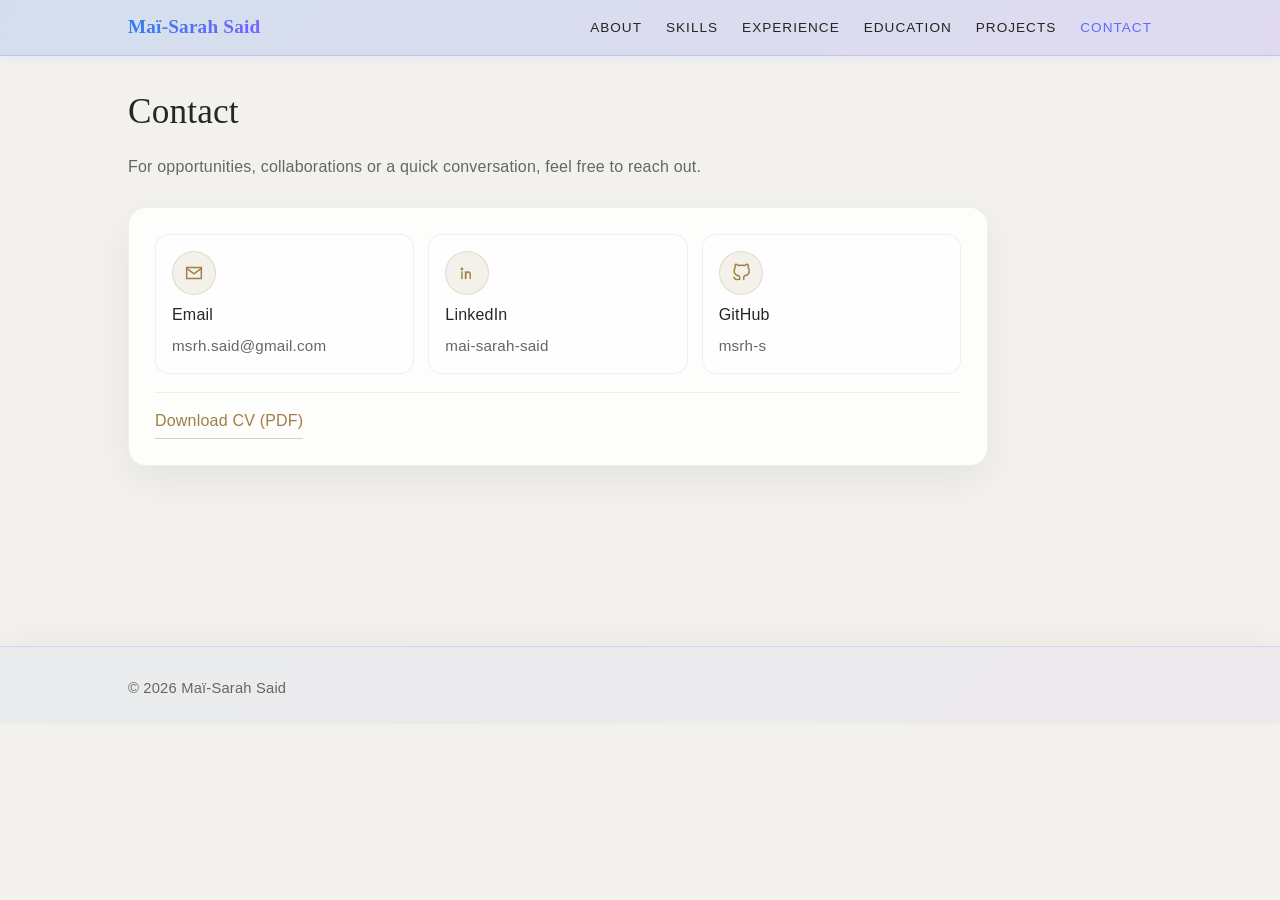
==== commit 535a5bbd: "Update" ====
--- a/contact.html
+++ b/contact.html
@@ -93,12 +93,12 @@
     </div>
     </section>
 
-  <!-- ===== FOOTER (same as index) ===== -->
-  <footer class="footer">
+ <!-- ===== FOOTER ===== -->
+    <footer class="footer">
     <nav class="footer-nav">
-      <p class="footer-left">© <span id="year"></span> Maï-Sarah Said</p>
+        <p class="footer-left">© <span id="year"></span> Maï-Sarah Said</p>
     </nav>
-  </footer>
+    </footer>
 
   <script src="script.js"></script>
 
--- a/style.css
+++ b/style.css
@@ -1,26 +1,28 @@
+/* =========================================================
+   STYLE.CSS — CLEAN + CORRIGÉ (no duplicates / no cut blocks)
+   Theme: champagne base + tech blue/violet accents
+========================================================= */
+
 /* ===== GLOBAL LAYOUT FIX ===== */
-html, body {
-  height: 100%;
-}
-
-body {
+html, body { height: 100%; }
+
+body{
   display: flex;
   flex-direction: column;
   min-height: 100vh;
 }
 
-main {
-  flex: 1;
-}
+main{ flex: 1; }
 
 /*=============== VARIABLES ===============*/
-:root {
+:root{
   --header-height: 3.5rem;
+
   --bg-main: hsl(38, 20%, 94%);
   --bg-soft: hsl(38, 25%, 91%);
   --bg-accent: hsl(38, 30%, 88%);
 
-  /* Champagne gold */
+  /* Champagne gold (legacy accent) */
   --first-color: hsl(38, 40%, 45%);
   --first-color-alt: hsl(38, 40%, 38%);
 
@@ -28,7 +30,7 @@
   --text-color: hsl(0, 0%, 15%);
   --text-light: hsl(0, 0%, 40%);
 
-  /* Background */
+  /* Surfaces */
   --body-color: hsl(45, 30%, 96%);
   --container-color: hsl(45, 30%, 99%);
   --border-color: hsla(0, 0%, 0%, 0.06);
@@ -37,17 +39,11 @@
 }
 
 /*=============== BASE ===============*/
-* {
-  box-sizing: border-box;
-  margin: 0;
-  padding: 0;
-}
-
-html {
-  scroll-behavior: smooth;
-}
-
-body {
+*{ box-sizing: border-box; margin: 0; padding: 0; }
+
+html{ scroll-behavior: smooth; }
+
+body{
   font-family: "Inter", sans-serif;
   background: var(--bg-main);
   color: var(--text-color);
@@ -55,52 +51,44 @@
   letter-spacing: 0.2px;
 }
 
-h1, h2, h3 {
+h1, h2, h3{
   font-family: "Playfair Display", serif;
   font-weight: 500;
 }
 
-p {
-  color: var(--text-light);
-}
-
-a {
+p{ color: var(--text-light); }
+
+a{
   text-decoration: none;
   color: var(--text-color);
   transition: 0.3s;
 }
 
-a:hover {
-  color: var(--first-color);
-}
-
-ul {
-  list-style: none;
-}
-
-/*=============== HEADER (tech) ===============*/
-header {
+a:hover{ color: var(--first-color); }
+
+ul{ list-style: none; }
+
+/* =========================================================
+   HEADER (tech) + NAV (desktop + mobile hamburger)
+========================================================= */
+header{
   position: fixed;
   top: 0;
   width: 100%;
   height: var(--header-height);
 
-  background: linear-gradient(
-    135deg,
-    rgba(47, 128, 237, 0.16),
-    rgba(123, 97, 255, 0.16)
-  );
+  background: linear-gradient(135deg, rgba(47,128,237,0.16), rgba(123,97,255,0.16));
   backdrop-filter: blur(12px);
 
-  border-bottom: 1px solid rgba(123, 97, 255, 0.22);
-  box-shadow: 0 4px 12px rgba(47, 128, 237, 0.06);
+  border-bottom: 1px solid rgba(123,97,255,0.22);
+  box-shadow: 0 4px 12px rgba(47,128,237,0.06);
 
   display: flex;
   align-items: center;
   z-index: 100;
 }
 
-nav {
+nav{
   width: 100%;
   padding: 0 10%;
   display: flex;
@@ -109,51 +97,49 @@
   gap: 16px;
 }
 
-/* Logo/Home */
-.logo {
+.logo{
   font-family: "Playfair Display", serif;
   font-size: 1.2rem;
 }
 
-.logo a {
+.logo a{
   text-decoration: none;
   background: linear-gradient(135deg, #2f80ed, #7b61ff);
+
+  /* standard + webkit */
+  background-clip: text;
   -webkit-background-clip: text;
   -webkit-text-fill-color: transparent;
+
   font-weight: 600;
 }
 
 /* Desktop links */
-nav ul.nav-links {
+nav ul.nav-links{
   display: flex;
   gap: 24px;
   align-items: center;
 }
 
-nav ul.nav-links li a {
+nav ul.nav-links li a{
   font-size: 0.85rem;
   text-transform: uppercase;
   letter-spacing: 1px;
-  text-decoration: none;
   color: var(--text-color);
   transition: color 0.25s ease;
 }
 
-nav ul.nav-links li a:hover {
-  color: #5c6cff;
-}
-
-nav ul.nav-links li a.active {
-  color: #5c6cff;
-}
-
-/* ===== Hamburger button (hidden on desktop) ===== */
-.nav-toggle {
-  display: none; /* ✅ desktop: hidden */
+nav ul.nav-links li a:hover{ color: #5c6cff; }
+nav ul.nav-links li a.active{ color: #5c6cff; }
+
+/* Hamburger */
+.nav-toggle{
+  display: none; /* ✅ desktop hidden */
   width: 44px;
   height: 44px;
-  border: 1px solid rgba(123, 97, 255, 0.28);
-  background: rgba(255, 255, 255, 0.55);
+
+  border: 1px solid rgba(123,97,255,0.28);
+  background: rgba(255,255,255,0.55);
   border-radius: 12px;
   cursor: pointer;
 
@@ -165,7 +151,7 @@
   -webkit-tap-highlight-color: transparent;
 }
 
-.nav-toggle span {
+.nav-toggle span{
   display: block;
   width: 18px;
   height: 2px;
@@ -173,18 +159,13 @@
   background: linear-gradient(135deg, #2f80ed, #7b61ff);
 }
 
-/* ===== Mobile ===== */
-@media (max-width: 860px) {
-  nav {
-    padding: 0 6%;
-  }
-
-  .nav-toggle {
-    display: inline-flex; /* ✅ mobile: visible */
-  }
-
-  /* hide menu until open */
-  nav ul.nav-links {
+/* Mobile menu */
+@media (max-width: 860px){
+  nav{ padding: 0 6%; }
+
+  .nav-toggle{ display: inline-flex; }
+
+  nav ul.nav-links{
     position: fixed;
     top: var(--header-height);
     left: 0;
@@ -194,9 +175,9 @@
     gap: 10px;
     padding: 16px 6% 18px;
 
-    background: rgba(245, 243, 238, 0.92);
+    background: rgba(245,243,238,0.92);
     backdrop-filter: blur(10px);
-    border-bottom: 1px solid rgba(123, 97, 255, 0.18);
+    border-bottom: 1px solid rgba(123,97,255,0.18);
 
     transform: translateY(-12px);
     opacity: 0;
@@ -204,23 +185,25 @@
     transition: 0.25s ease;
   }
 
-  header.nav-open ul.nav-links {
+  header.nav-open ul.nav-links{
     transform: translateY(0);
     opacity: 1;
     pointer-events: auto;
   }
 
-  nav ul.nav-links li a {
+  nav ul.nav-links li a{
     display: block;
     padding: 12px 12px;
     border-radius: 12px;
-    background: rgba(255, 255, 255, 0.6);
-    border: 1px solid rgba(0, 0, 0, 0.06);
+    background: rgba(255,255,255,0.6);
+    border: 1px solid rgba(0,0,0,0.06);
   }
 }
 
-/*=============== HERO ===============*/
-.hero {
+/* =========================================================
+   HERO
+========================================================= */
+.hero{
   min-height: 100vh;
   padding: calc(var(--header-height) + 80px) 10% 60px;
   display: flex;
@@ -228,12 +211,12 @@
   justify-content: center;
 }
 
-.hero h1 {
+.hero h1{
   font-size: 3rem;
   margin-bottom: 10px;
 }
 
-.hero h3 {
+.hero h3{
   font-family: "Inter", sans-serif;
   font-weight: 400;
   font-size: 1.1rem;
@@ -241,12 +224,12 @@
   margin-bottom: 20px;
 }
 
-.hero p {
+.hero p{
   max-width: 600px;
   margin-bottom: 30px;
 }
 
-.btn {
+.btn{
   padding: 10px 22px;
   border: 1px solid var(--first-color);
   border-radius: 4px;
@@ -256,27 +239,26 @@
   transition: 0.3s;
 }
 
-.btn:hover {
+.btn:hover{
   background-color: var(--first-color);
-  color: white;
+  color: #fff;
 }
 
 /* ===== HERO LAYOUT (TEXT + PHOTO) ===== */
-.hero-content {
+.hero-content{
   display: grid;
   grid-template-columns: 1.15fr 0.85fr;
   gap: 64px;
   align-items: center;
 }
 
-/* photo block alignment */
-.hero-photo-wrap {
+.hero-photo-wrap{
   display: flex;
   justify-content: flex-end;
 }
 
-/* ===== LUXE RING AROUND PORTRAIT ===== */
-.ring {
+/* ===== RING (tech) ===== */
+.ring{
   width: 420px;
   height: 420px;
   border-radius: 999px;
@@ -285,25 +267,22 @@
   place-items: center;
 }
 
-/* the rotating ring (tech blue-violet) */
-.ring::before {
-  content: "";
-  position: absolute;
+.ring::before{
+  content:"";
+  position:absolute;
   inset: 0;
   border-radius: 999px;
 
-  /* ✅ tech ring effect */
   background: conic-gradient(
     from 180deg,
-    rgba(47, 128, 237, 0) 0%,
-    rgba(47, 128, 237, 0.55) 16%,
-    rgba(123, 97, 255, 0) 34%,
-    rgba(123, 97, 255, 0.40) 54%,
-    rgba(47, 128, 237, 0) 74%,
-    rgba(123, 97, 255, 0.60) 100%
+    rgba(47,128,237,0) 0%,
+    rgba(47,128,237,0.55) 16%,
+    rgba(123,97,255,0) 34%,
+    rgba(123,97,255,0.40) 54%,
+    rgba(47,128,237,0) 74%,
+    rgba(123,97,255,0.60) 100%
   );
 
-  /* make it a ring */
   -webkit-mask: radial-gradient(transparent 62%, #000 63%);
   mask: radial-gradient(transparent 62%, #000 63%);
 
@@ -311,75 +290,60 @@
   opacity: 0.95;
   transform: rotate(0deg);
 
-  /* ✅ subtle tech glow */
   box-shadow:
-    0 0 20px rgba(47, 128, 237, 0.18),
-    0 0 42px rgba(123, 97, 255, 0.14);
-}
-
-/* inner portrait frame */
-.ring-inner {
+    0 0 20px rgba(47,128,237,0.18),
+    0 0 42px rgba(123,97,255,0.14);
+}
+
+.ring-inner{
   width: 86%;
   height: 86%;
   border-radius: 999px;
   overflow: hidden;
-  border: 1px solid hsla(0, 0%, 0%, 0.06);
+  border: 1px solid hsla(0,0%,0%,0.06);
   background: var(--container-color);
-  box-shadow: 0 18px 45px rgba(0, 0, 0, 0.08);
-}
-
-.ring-inner img {
+  box-shadow: 0 18px 45px rgba(0,0,0,0.08);
+}
+
+.ring-inner img{
   width: 100%;
   height: 100%;
   object-fit: cover;
   object-position: 0% 18%;
-  transform: scale(1);
-}
-
-/* When we add class "spin", the ring rotates */
-.ring.spin::before {
-  animation: ring-rotate 1.2s linear infinite;
-}
-
-@keyframes ring-rotate {
-  to {
-    transform: rotate(360deg);
-  }
-}
-
-/* ===== RESPONSIVE ===== */
-@media (max-width: 980px) {
-  .hero-content {
-    grid-template-columns: 1fr;
-    gap: 28px;
-  }
-
-  .hero-photo-wrap {
-    justify-content: flex-start;
-  }
-
-  .ring {
-    width: 240px;
-    height: 240px;
-  }
-}
-
-
-/*=============== SECTIONS ===============*/
-.section {
+}
+
+.ring.spin::before{ animation: ring-rotate 1.2s linear infinite; }
+
+@keyframes ring-rotate{
+  to{ transform: rotate(360deg); }
+}
+
+/* Responsive hero */
+@media (max-width: 980px){
+  .hero-content{ grid-template-columns: 1fr; gap: 28px; }
+  .hero-photo-wrap{ justify-content: flex-start; }
+  .ring{ width: 240px; height: 240px; }
+}
+
+/* =========================================================
+   SECTIONS + subtle alternating backgrounds
+========================================================= */
+.section{
   padding: 80px 10%;
 }
 
-.section h2 {
+.section h2{
   font-size: 2rem;
   margin-bottom: 20px;
 }
 
-/* ==============================
-   SKILLS — pep (cards + chips)
-================================ */
-
-/* grid (si tu l'as déjà, tu peux garder — sinon) */
+/* Alternance (uniquement sur .section) */
+.section:nth-of-type(even){ background: var(--bg-soft); }
+.section:nth-of-type(odd){ background: var(--bg-main); }
+
+/* =========================================================
+   SKILLS — pep (cards + mini-cards)
+========================================================= */
 .expertise-grid{
   margin-top: 26px;
   display: grid;
@@ -387,7 +351,6 @@
   gap: 22px;
 }
 
-/* card */
 .expertise-block{
   position: relative;
   overflow: hidden;
@@ -403,7 +366,6 @@
   transition: transform .25s ease, box-shadow .25s ease, border-color .25s ease;
 }
 
-/* gradient accent bar */
 .expertise-block::before{
   content:"";
   position:absolute;
@@ -416,7 +378,6 @@
   opacity: 0.55;
 }
 
-/* soft glow in corner */
 .expertise-block::after{
   content:"";
   position:absolute;
@@ -447,7 +408,6 @@
   font-weight: 500;
 }
 
-/* icon bubble: now tech */
 .expertise-icon{
   width: 36px;
   height: 36px;
@@ -460,14 +420,12 @@
   color: rgba(0,0,0,0.68);
 }
 
-/* list structure */
 .expertise-points{
   display: grid;
   gap: 12px;
   margin-top: 6px;
 }
 
-/* each line becomes a “mini card” */
 .expertise-points li{
   border-radius: 14px;
   border: 1px solid rgba(0,0,0,0.06);
@@ -478,6 +436,8 @@
   gap: 8px;
 
   transition: background .25s ease, border-color .25s ease, transform .25s ease;
+  color: var(--text-light);
+  line-height: 1.55;
 }
 
 .expertise-points li:hover{
@@ -486,44 +446,59 @@
   transform: translateY(-1px);
 }
 
-/* label (left part) */
 .expertise-points li strong{
   font-weight: 600;
   color: rgba(0,0,0,0.78);
 }
 
-/* turn the “•” part into chips (works if your text uses bullets like: SQL • KPIs • ...) */
-.expertise-points li{
-  color: var(--text-light);
-  line-height: 1.55;
-}
-
-/* chips style using a wrapper span you can add (optional) */
-.skill-chips{
-  display: flex;
-  flex-wrap: wrap;
-  gap: 8px;
-}
-
-.skill-chip{
-  font-size: 0.85rem;
-  padding: 6px 10px;
-  border-radius: 999px;
-
-  background: rgba(47,128,237,0.10);
-  border: 1px solid rgba(123,97,255,0.18);
-  color: rgba(0,0,0,0.65);
-}
-
-/* responsive */
 @media (max-width: 980px){
   .expertise-grid{ grid-template-columns: 1fr; }
 }
 
-/* ==============================
-   EXPERIENCE — refined light version
-================================ */
-
+/* =========================================================
+   HOW I WORK — centered version
+========================================================= */
+
+.how-i-work{
+  margin: 70px auto 0 auto;
+  max-width: 900px;
+  text-align: center;
+}
+
+.how-title{
+  display: inline-flex;   /* important pour centrer avec l’icône */
+  align-items: center;
+  gap: 12px;
+
+  font-family: "Playfair Display", serif;
+  font-size: 1.3rem;
+  margin-bottom: 18px;
+}
+
+.how-icon{
+  width: 34px;
+  height: 34px;
+  border-radius: 999px;
+
+  display: grid;
+  place-items: center;
+
+  background: rgba(255, 200, 0, 0.15);
+  border: 1px solid rgba(255, 200, 0, 0.35);
+
+  color: #f4b400;
+  font-size: 15px;
+}
+
+.how-text{
+  color: var(--text-light);
+  line-height: 1.85;
+  font-size: 1rem;
+}
+
+/* =========================================================
+   EXPERIENCE — tech premium but LIGHT (no purple background)
+========================================================= */
 #experience .experience-item{
   margin-top: 20px;
   padding: 22px 22px;
@@ -534,10 +509,10 @@
 
   border-radius: 16px;
 
-  /* ✅ fond clair naturel (comme avant) */
+  /* ✅ clair */
   background: var(--container-color);
 
-  /* léger filisé dégradé */
+  /* ✅ filisé dégradé (border-box trick) */
   border: 1px solid transparent;
   background:
     linear-gradient(var(--container-color), var(--container-color)) padding-box,
@@ -545,13 +520,15 @@
 
   box-shadow: 0 14px 36px rgba(0,0,0,0.05);
 
+  /* reveal + hover */
+  opacity: 0;
+  transform: translateY(14px);
   transition:
     opacity 0.8s ease,
     transform 0.8s ease,
     box-shadow 0.25s ease;
 }
 
-/* glow ultra subtil */
 #experience .experience-item::after{
   content:"";
   position:absolute;
@@ -566,20 +543,17 @@
   z-index: 0;
 }
 
-/* contenu au-dessus */
 #experience .experience-item > *{
   position: relative;
   z-index: 1;
 }
 
-/* titre */
 #experience .experience-item h3{
   font-family: "Playfair Display", serif;
   font-size: 1.25rem;
   margin-bottom: 6px;
 }
 
-/* meta */
 #experience .experience-item span{
   display: inline-flex;
   align-items: center;
@@ -590,7 +564,6 @@
   margin-bottom: 12px;
 }
 
-/* pill rôle */
 #experience .experience-item span em{
   font-style: normal;
   padding: 4px 10px;
@@ -601,7 +574,6 @@
   color: var(--text-color);
 }
 
-/* bullets */
 #experience .experience-item ul{
   margin-top: 8px;
   display: grid;
@@ -615,17 +587,21 @@
   padding-left: 18px;
 }
 
-/* bullet dégradé discret */
 #experience .experience-item li::before{
   content:"";
   position:absolute;
   left: 0;
   top: 0.55em;
-
   width: 7px;
   height: 7px;
   border-radius: 999px;
   background: linear-gradient(135deg, #2f80ed, #7b61ff);
+}
+
+/* visible */
+#experience .experience-item.is-visible{
+  opacity: 1;
+  transform: translateY(0);
 }
 
 /* hover */
@@ -634,239 +610,120 @@
   box-shadow: 0 18px 48px rgba(0,0,0,0.08);
 }
 
-/* reveal */
-#experience .experience-item{
-  opacity: 0;
-  transform: translateY(14px);
-}
-
-#experience .experience-item.is-visible{
-  opacity: 1;
-  transform: translateY(0);
-}
-
-/* responsive */
 @media (max-width: 860px){
-  #experience .experience-item{
-    padding: 18px 16px;
-  }
-
-  #experience .experience-item h3{
-    font-size: 1.15rem;
-  }
-}
-
-/* ===== EDUCATION TIMELINE ===== */
-
-.timeline {
+  #experience .experience-item{ padding: 18px 16px; }
+  #experience .experience-item h3{ font-size: 1.15rem; }
+}
+
+/* =========================================================
+   EDUCATION — timeline date LEFT (big, fixed) + vertical line
+========================================================= */
+.timeline{
   position: relative;
-  margin-top: 40px;
-  padding-left: 40px;
-}
-
-/* Vertical gold line */
-.timeline::before {
-  content: "";
-  position: absolute;
-  left: 12px;
+  margin-top: 60px;
+  padding-left: 0;
+}
+
+.timeline::before{
+  content:"";
+  position:absolute;
+  left: 260px;
   top: 0;
   width: 2px;
   height: 100%;
-  background: var(--first-color);
-  opacity: 0.3;
-}
-
-.timeline-item {
+  background: linear-gradient(180deg, rgba(47,128,237,0.35), rgba(123,97,255,0.35));
+  opacity: 0.65;
+}
+
+/* remove dots */
+.timeline-dot{ display: none !important; }
+
+.timeline-item{
   position: relative;
-  margin-bottom: 50px;
-}
-
-.timeline-dot {
+  margin-bottom: 70px;
+  padding-left: 320px;
+}
+
+/* Big date on left */
+.timeline-date{
   position: absolute;
-  left: -2px;
-  top: 8px;
-  width: 14px;
-  height: 14px;
-  border-radius: 50%;
-  background: var(--first-color);
-  box-shadow: 0 0 0 4px hsla(38, 40%, 45%, 0.15);
-}
-
-.timeline-content {
+  left: 0;
+  top: 32px;
+  width: 230px;
+  text-align: left;
+
+  font-family: "Playfair Display", serif;
+  font-size: 2.1rem;
+  font-weight: 600;
+  letter-spacing: 0.5px;
+
+  background: linear-gradient(135deg, #2f80ed, #7b61ff);
+  background-clip: text;
+  -webkit-background-clip: text;
+  -webkit-text-fill-color: transparent;
+}
+
+/* small vertical tick next to the date */
+.timeline-date::after{
+  content:"";
+  position:absolute;
+  right: -16px;
+  top: 50%;
+  transform: translateY(-50%);
+  width: 2px;
+  height: 52px;
+  background: linear-gradient(180deg, rgba(47,128,237,0.7), rgba(123,97,255,0.7));
+  border-radius: 2px;
+  opacity: 0.55;
+}
+
+/* Card */
+.timeline-content{
   background: var(--container-color);
-  border: 1px solid var(--border-color);
-  padding: 24px;
-  border-radius: 12px;
-}
-
-.timeline-header {
+  border: 1px solid rgba(123,97,255,0.25);
+  border-radius: 16px;
+  padding: 26px 30px;
+  box-shadow: 0 14px 40px rgba(0,0,0,0.05);
+  transition: box-shadow 0.25s ease;
+}
+
+.timeline-header{
   display: flex;
   justify-content: space-between;
   align-items: baseline;
   margin-bottom: 8px;
 }
 
-.timeline-header h3 {
+.timeline-header h3{
   font-family: "Playfair Display", serif;
-  font-size: 1.2rem;
-}
-
-.timeline-date {
-  font-size: 0.85rem;
-  color: var(--first-color);
-  font-weight: 500;
-}
-
-.timeline-school {
+  font-size: 1.25rem;
+  font-weight: 600;
+}
+
+.timeline-school{
   font-weight: 500;
   margin-bottom: 12px;
   color: var(--text-color);
 }
 
-.timeline-content p {
+.timeline-content p{
   color: var(--text-light);
   font-size: 0.95rem;
   margin-bottom: 10px;
   line-height: 1.6;
 }
 
-/* Responsive */
-@media (max-width: 768px) {
-  .timeline {
-    padding-left: 30px;
-  }
-
-  .timeline-header {
-    flex-direction: column;
-    gap: 4px;
-  }
-}
-
-/* =========================================================
-   EDUCATION TIMELINE — date à gauche + tick + ligne verticale
-   (comme ton screenshot)
-   ========================================================= */
-
-.timeline {
-  position: relative;
-  margin-top: 60px;
-  padding-left: 0;
-}
-
-/* Grande ligne verticale (à droite des dates) */
-.timeline::before {
-  content: "";
-  position: absolute;
-  left: 260px;               /* position de la grande ligne */
-  top: 0;
-  width: 2px;
-  height: 100%;
-  background: linear-gradient(
-    180deg,
-    rgba(47, 128, 237, 0.35),
-    rgba(123, 97, 255, 0.35)
-  );
-  opacity: 0.65;
-}
-
-/* Plus de pastilles */
-.timeline-dot {
-  display: none !important;
-}
-
-.timeline-item {
-  position: relative;
-  margin-bottom: 70px;
-  padding-left: 320px;       /* espace pour date + lignes */
-}
-
-/* DATE À GAUCHE (grande, fixe, stable) */
-.timeline-date {
-  position: absolute;
-  left: 0;
-  top: 32px;                 /* aligne visuellement avec la carte */
-  width: 230px;
-  text-align: left;
-
-  font-family: "Playfair Display", serif;
-  font-size: 2.1rem;         /* PLUS GROS */
-  font-weight: 600;
-  letter-spacing: 0.5px;
-
-  background: linear-gradient(135deg, #2f80ed, #7b61ff);
-  -webkit-background-clip: text;
-  -webkit-text-fill-color: transparent;
-}
-
-/* Petit trait vertical à droite de la date (comme sur ton screenshot) */
-.timeline-date::after {
-  content: "";
-  position: absolute;
-  right: -16px;
-  top: 50%;
-  transform: translateY(-50%);
-
-  width: 2px;
-  height: 52px;
-
-  background: linear-gradient(
-    180deg,
-    rgba(47, 128, 237, 0.7),
-    rgba(123, 97, 255, 0.7)
-  );
-  border-radius: 2px;
-  opacity: 0.55;
-}
-
-/* Carte */
-.timeline-content {
-  background: var(--container-color);
-  border: 1px solid rgba(123, 97, 255, 0.25); /* liseré bleu-violet */
-  border-radius: 16px;
-  padding: 26px 30px;
-  box-shadow: 0 14px 40px rgba(0, 0, 0, 0.05);
-
-  transition: transform 0.25s ease, box-shadow 0.25s ease;
-}
-
-/* Header interne de la carte : on peut garder, mais sans date dedans */
-.timeline-header {
-  display: flex;
-  justify-content: space-between;
-  align-items: baseline;
-  margin-bottom: 8px;
-}
-
-.timeline-header h3 {
-  font-family: "Playfair Display", serif;
-  font-size: 1.25rem;
-  font-weight: 600;
-}
-
-.timeline-school {
-  font-weight: 500;
-  margin-bottom: 12px;
-  color: var(--text-color);
-}
-
-.timeline-content p {
-  color: var(--text-light);
-  font-size: 0.95rem;
-  margin-bottom: 10px;
-  line-height: 1.6;
-}
-
-/* ✅ Responsive */
-@media (max-width: 900px) {
-  .timeline::before {
-    left: 34px;
-  }
-
-  .timeline-item {
-    padding-left: 80px;
-  }
-
-  .timeline-date {
+.timeline-content:hover{
+  box-shadow: 0 18px 50px rgba(0,0,0,0.07);
+}
+
+/* Responsive education */
+@media (max-width: 900px){
+  .timeline::before{ left: 34px; }
+
+  .timeline-item{ padding-left: 80px; }
+
+  .timeline-date{
     position: relative;
     left: 0;
     top: 0;
@@ -875,198 +732,253 @@
     margin-bottom: 12px;
   }
 
-  .timeline-date::after {
+  .timeline-date::after{ display: none; }
+}
+
+/* ===== EDUCATION TIMELINE — MOBILE FIX ===== */
+@media (max-width: 700px){
+
+  /* on simplifie la structure */
+  .timeline{
+    padding-left: 0;
+  }
+
+  /* ligne verticale plus proche du bord */
+  .timeline::before{
+    left: 18px;
+  }
+
+  /* plus besoin d'offset “desktop date à gauche” */
+  .timeline-item{
+    padding-left: 0;
+    margin-bottom: 46px;
+  }
+
+  /* la carte passe en “pleine largeur” avec marge à gauche */
+  .timeline-content{
+    margin-left: 44px; /* laisse voir la ligne */
+    padding: 22px 18px;
+  }
+
+  /* header: on empile pour éviter le space-between */
+  .timeline-header{
+    display: flex;
+    flex-direction: column;
+    align-items: flex-start;
+    gap: 6px;
+  }
+
+  /* date: devient un badge au-dessus, 1 ligne, stable */
+  .timeline-date{
+    position: relative;
+    left: auto;
+    top: auto;
+    width: auto;
+    text-align: left;
+
+    font-size: 1.15rem;
+    font-weight: 700;
+    white-space: nowrap;      /* ✅ empêche 2023 / 2025 de se séparer */
+    line-height: 1.1;
+
+    margin-bottom: 8px;
+  }
+
+  /* on enlève le petit trait vertical à droite de la date */
+  .timeline-date::after{
     display: none;
   }
 }
 
-/* ===== FOOTER (header-like + clearer separation) ===== */
-.footer {
+/* =========================================================
+   LANGUAGES — refined tech style (FIXED)
+========================================================= */
+.languages-section{
   margin-top: 80px;
-  height: calc(var(--header-height) + 0.5rem); /* a bit taller than header */
-  background: hsl(45, 35%, 92%);               /* same as header */
-  border-top: 1px solid hsla(38, 40%, 45%, 0.25);
-  box-shadow: 0 -10px 30px rgba(0, 0, 0, 0.03); /* subtle separation */
+  text-align: center;
+}
+
+.languages-container{
+  margin-top: 36px;
   display: flex;
+  justify-content: center;
+  gap: 28px;
+  flex-wrap: wrap;
+}
+
+.language-card{
+  position: relative;
+  overflow: hidden;
+
+  min-width: 190px; /* ✅ was cut before */
+  padding: 18px 26px;
+  border-radius: 16px;
+
+  background: rgba(255,255,255,0.62);
+  backdrop-filter: blur(10px);
+
+  border: 1px solid rgba(123,97,255,0.22);
+  box-shadow: 0 14px 36px rgba(47,128,237,0.08);
+
+  display: flex;
+  flex-direction: column;
   align-items: center;
-}
-
-.footer-nav {
-  width: 100%;
-  padding: 0 10%;
-  display: flex;
-  justify-content: space-between;
-  align-items: center;
-}
-
-.footer-left {
+  gap: 6px;
+
+  transition: transform 0.25s ease, box-shadow 0.25s ease, border-color 0.25s ease;
+}
+
+.language-card::before{
+  content:"";
+  position:absolute;
+  left: 16px;
+  right: 16px;
+  top: 12px;
+  height: 3px;
+  border-radius: 999px;
+  background: linear-gradient(135deg, rgba(47,128,237,0.85), rgba(123,97,255,0.85));
+  opacity: 0.55;
+}
+
+.language-card:hover{
+  transform: translateY(-3px);
+  border-color: rgba(123,97,255,0.30);
+  box-shadow: 0 18px 50px rgba(47,128,237,0.12);
+}
+
+.language-name{
+  font-weight: 650;
+  color: rgba(0,0,0,0.78);
+}
+
+.language-level{
+  font-size: 0.88rem;
   color: var(--text-light);
-  font-size: 0.92rem;
-}
-
-/* Bigger icons */
-.footer-icons {
-  display: flex;
-  gap: 14px;
-  align-items: center;
-}
-
-.footer-icon {
-  width: 44px;                 /* bigger */
-  height: 44px;                /* bigger */
-  border-radius: 999px;
-  display: grid;
-  place-items: center;
-
-  background: rgba(255, 255, 255, 0.75);
-  border: 1px solid hsla(0, 0%, 0%, 0.08);
-  color: var(--text-color);
-
-  transition: transform 0.25s ease, border-color 0.25s ease, color 0.25s ease, background 0.25s ease;
-}
-
-.footer-icon svg {
-  width: 22px;                 /* ensure size even if HTML stays 18 */
-  height: 22px;
-}
-
-.footer-icon:hover {
-  transform: translateY(-1px);
-  color: var(--first-color);
-  border-color: hsla(38, 40%, 45%, 0.25);
-  background: rgba(255, 255, 255, 1);
-}
-
-/* Responsive padding like header */
-@media (max-width: 768px) {
-  .footer-nav {
-    padding: 0 6%;
+}
+
+@media (max-width: 600px){
+  .language-card{
+    min-width: 160px;
+    padding: 16px 18px;
   }
 }
 
-/* ===== PROJECTS (compact, visual) ===== */
-.projects-intro {
+/* =========================================================
+   PROJECTS GRID (projects.html)
+========================================================= */
+.projects-intro{
   max-width: 760px;
   margin-top: 12px;
   color: var(--text-light);
   line-height: 1.7;
 }
 
-.projects-grid {
+.projects-grid{
   display: grid;
   grid-template-columns: repeat(2, 1fr);
   gap: 18px;
 }
 
-.project-card {
+.project-card{
   background: var(--container-color);
   border: 1px solid var(--border-color);
   border-radius: 14px;
   overflow: hidden;
-  box-shadow: 0 12px 34px rgba(0, 0, 0, 0.05);
+  box-shadow: 0 12px 34px rgba(0,0,0,0.05);
   transition: transform 0.25s ease, box-shadow 0.25s ease;
 }
 
-.project-card:hover {
+.project-card:hover{
   transform: translateY(-2px);
-  box-shadow: 0 18px 45px rgba(0, 0, 0, 0.07);
-}
-
-.project-media {
+  box-shadow: 0 18px 45px rgba(0,0,0,0.07);
+}
+
+.project-media{
   display: block;
-  background: rgba(255, 255, 255, 0.65);
-  border-bottom: 1px solid hsla(0, 0%, 0%, 0.06);
-}
-
-.project-media img {
+  background: rgba(255,255,255,0.65);
+  border-bottom: 1px solid hsla(0,0%,0%,0.06);
+}
+
+.project-media img{
   width: 100%;
-  height: 170px; /* compact */
+  height: 170px;
   object-fit: cover;
   display: block;
 }
 
-.project-body {
-  padding: 14px 16px 16px;
-}
-
-.project-body h3 {
+.project-body{ padding: 14px 16px 16px; }
+
+.project-body h3{
   font-family: "Playfair Display", serif;
   font-size: 1.1rem;
   margin-bottom: 6px;
 }
 
-.project-meta {
+.project-meta{
   font-size: 0.85rem;
   color: var(--first-color);
   margin-bottom: 8px;
 }
 
-.project-desc {
+.project-desc{
   color: var(--text-light);
   line-height: 1.65;
   font-size: 0.95rem;
   margin-bottom: 10px;
 }
 
-.project-link {
+.project-link{
   color: var(--first-color);
-  text-decoration: none;
   font-weight: 500;
-  border-bottom: 1px solid hsla(38, 40%, 45%, 0.35);
+  border-bottom: 1px solid hsla(38,40%,45%,0.35);
   padding-bottom: 2px;
   transition: 0.25s ease;
 }
 
-.project-link:hover {
+.project-link:hover{
   border-bottom-color: var(--first-color);
   opacity: 0.9;
 }
 
-/* Responsive */
-@media (max-width: 980px) {
-  .projects-grid {
-    grid-template-columns: 1fr;
-  }
-
-  .project-media img {
-    height: 190px;
-  }
-}
-
-/* ===== CONTACT ===== */
-.contact-page h1 {
+@media (max-width: 980px){
+  .projects-grid{ grid-template-columns: 1fr; }
+  .project-media img{ height: 190px; }
+}
+
+/* =========================================================
+   CONTACT (contact.html)
+========================================================= */
+.contact-page h1{
   font-family: "Playfair Display", serif;
   font-size: 2.2rem;
   margin-bottom: 10px;
 }
 
-.contact-subtitle {
+.contact-subtitle{
   max-width: 760px;
   color: var(--text-light);
   line-height: 1.7;
   margin-bottom: 26px;
 }
 
-.contact-panel {
+.contact-panel{
   max-width: 860px;
   background: var(--container-color);
   border: 1px solid var(--border-color);
   border-radius: 18px;
   padding: 26px;
-  box-shadow: 0 14px 40px rgba(0, 0, 0, 0.06);
-}
-
-.contact-actions {
+  box-shadow: 0 14px 40px rgba(0,0,0,0.06);
+}
+
+.contact-actions{
   display: grid;
   grid-template-columns: repeat(3, 1fr);
   gap: 14px;
 }
 
-/* “chips” */
-.contact-chip {
-  text-decoration: none;
-  background: rgba(255, 255, 255, 0.62);
-  border: 1px solid hsla(0, 0%, 0%, 0.06);
+.contact-chip{
+  background: rgba(255,255,255,0.62);
+  border: 1px solid hsla(0,0%,0%,0.06);
   border-radius: 14px;
   padding: 16px;
   display: grid;
@@ -1075,80 +987,68 @@
   transition: transform 0.25s ease, background 0.25s ease, border-color 0.25s ease;
 }
 
-.contact-chip:hover {
+.contact-chip:hover{
   transform: translateY(-2px);
-  background: rgba(255, 255, 255, 0.9);
-  border-color: hsla(38, 40%, 45%, 0.22);
-}
-
-.chip-icon {
+  background: rgba(255,255,255,0.9);
+  border-color: hsla(38,40%,45%,0.22);
+}
+
+.chip-icon{
   width: 44px;
   height: 44px;
   border-radius: 999px;
   display: grid;
   place-items: center;
-  background: hsla(38, 40%, 45%, 0.10);
-  border: 1px solid hsla(38, 40%, 45%, 0.22);
+  background: hsla(38,40%,45%,0.10);
+  border: 1px solid hsla(38,40%,45%,0.22);
   color: var(--first-color);
 }
 
-.chip-title {
-  color: var(--text-color);
-  font-weight: 500;
-}
-
-.chip-value {
+.chip-title{ color: var(--text-color); font-weight: 500; }
+
+.chip-value{
   color: var(--text-light);
   font-size: 0.95rem;
   overflow-wrap: anywhere;
   line-height: 1.45;
 }
 
-.contact-divider {
+.contact-divider{
   height: 1px;
-  background: hsla(0, 0%, 0%, 0.06);
+  background: hsla(0,0%,0%,0.06);
   margin: 18px 0 14px;
 }
 
-.contact-cv {
+.contact-cv{
   display: inline-block;
   color: var(--first-color);
-  text-decoration: none;
   font-weight: 500;
-  border-bottom: 1px solid hsla(38, 40%, 45%, 0.35);
+  border-bottom: 1px solid hsla(38,40%,45%,0.35);
   padding-bottom: 2px;
 }
 
-.contact-cv:hover {
+.contact-cv:hover{
   border-bottom-color: var(--first-color);
   opacity: 0.9;
 }
 
-/* responsive */
-@media (max-width: 980px) {
-  .contact-actions {
-    grid-template-columns: 1fr;
-  }
-}
-
-/* ===== PROJECTS CTA (end of index) — tech premium ===== */
-
+@media (max-width: 980px){
+  .contact-actions{ grid-template-columns: 1fr; }
+}
+
+/* =========================================================
+   PROJECTS CTA (end of index) — tech premium (kept)
+========================================================= */
 .projects-cta{
   margin-top: 90px;
   padding: 70px 10% 90px;
   position: relative;
   overflow: hidden;
 
-  /* base */
-  background: linear-gradient(
-    135deg,
-    rgba(47, 128, 237, 0.06),
-    rgba(123, 97, 255, 0.06)
-  );
-  border-top: 1px solid rgba(123, 97, 255, 0.18);
-}
-
-/* soft “glow” blobs */
+  background: linear-gradient(135deg, rgba(47,128,237,0.06), rgba(123,97,255,0.06));
+  border-top: 1px solid rgba(123,97,255,0.18);
+}
+
 .projects-cta::before,
 .projects-cta::after{
   content:"";
@@ -1178,13 +1078,13 @@
   margin: 0 auto;
   text-align: center;
 
-  background: rgba(255, 255, 255, 0.62);
-  border: 1px solid rgba(123, 97, 255, 0.22);
+  background: rgba(255,255,255,0.62);
+  border: 1px solid rgba(123,97,255,0.22);
   border-radius: 18px;
   padding: 34px 26px;
   backdrop-filter: blur(10px);
 
-  box-shadow: 0 18px 45px rgba(47, 128, 237, 0.10);
+  box-shadow: 0 18px 45px rgba(47,128,237,0.10);
 }
 
 .projects-cta h2{
@@ -1200,7 +1100,6 @@
   line-height: 1.7;
 }
 
-/* button-like link */
 .projects-cta-link{
   display: inline-flex;
   align-items: center;
@@ -1210,10 +1109,9 @@
   border-radius: 12px;
   font-weight: 600;
   color: #fff;
-  text-decoration: none;
 
   background: linear-gradient(135deg, #2f80ed, #7b61ff);
-  box-shadow: 0 12px 28px rgba(90, 90, 255, 0.25);
+  box-shadow: 0 12px 28px rgba(90,90,255,0.25);
 
   transition: transform 0.25s ease, filter 0.25s ease, box-shadow 0.25s ease;
 }
@@ -1221,97 +1119,38 @@
 .projects-cta-link:hover{
   transform: translateY(-2px);
   filter: brightness(1.05);
-  box-shadow: 0 16px 36px rgba(110, 110, 255, 0.32);
-}
-
-/* small arrow */
+  box-shadow: 0 16px 36px rgba(110,110,255,0.32);
+}
+
 .projects-cta-link::after{
-  content: "→";
+  content:"→";
   font-weight: 700;
   transform: translateY(-0.5px);
 }
 
-/* responsive */
 @media (max-width: 860px){
-  .projects-cta{
-    padding: 60px 6% 70px;
-  }
-
-  .projects-cta-inner{
-    padding: 28px 18px;
-  }
-
-  .projects-cta h2{
-    font-size: 1.7rem;
-  }
-}
-
-/* ===== SCROLL COLOR VARIATION ===== */
-
-.section:nth-of-type(even) {
-  background: var(--bg-soft);
-}
-
-.section:nth-of-type(odd) {
-  background: var(--bg-main);
-}
-
-/* CTA un peu plus marqué */
-.projects-cta {
-  background: var(--bg-accent);
-}
-
-/* ===== HOME BRAND STYLE ===== */
-
-.home-brand {
-  font-family: "Playfair Display", serif;
-  font-size: 1.5rem;
-  letter-spacing: 0.5px;
-
-  text-decoration: none;
-  color: var(--text-color);
-
-  position: relative;
-  transition: color 0.3s ease;
-}
-
-/* Fine underline signature */
-.home-brand::after {
-  content: "";
-  position: absolute;
-  left: 0;
-  bottom: -6px;
-  width: 40%;
-  height: 1px;
-  background: var(--first-color);
-  transition: width 0.3s ease;
-}
-
-.home-brand:hover::after {
-  width: 100%;
-}
-
-.home-brand:hover {
-  color: var(--first-color);
-}
-
-/* ===== FLOATING CTA BUTTON (TECH GRADIENT + centered) ===== */
-
-.floating-cta {
+  .projects-cta{ padding: 60px 6% 70px; }
+  .projects-cta-inner{ padding: 28px 18px; }
+  .projects-cta h2{ font-size: 1.7rem; }
+}
+
+/* =========================================================
+   FLOATING CTA (email)
+========================================================= */
+.floating-cta{
   position: fixed;
   bottom: 34px;
-  right: 34px;   
-  left: auto;   
+  right: 34px;
   width: 160px;
   height: 160px;
   z-index: 1000;
 }
 
-.floating-center {
+.floating-center{
   position: absolute;
   top: 50%;
   left: 50%;
-  transform: translate(-50%, -50%);
+  transform: translate(-50%,-50%);
 
   width: 110px;
   height: 110px;
@@ -1321,41 +1160,35 @@
   place-items: center;
   text-align: center;
 
-  text-decoration: none;
   font-weight: 600;
   font-size: 0.95rem;
   color: #fff;
 
   background: linear-gradient(135deg, #2f80ed, #7b61ff);
-  box-shadow: 0 12px 30px rgba(90, 90, 255, 0.35);
+  box-shadow: 0 12px 30px rgba(90,90,255,0.35);
 
   transition: transform 0.25s ease, box-shadow 0.25s ease, filter 0.25s ease;
 }
 
-.floating-center:hover {
-  transform: translate(-50%, -50%) scale(1.06);
-  box-shadow: 0 16px 40px rgba(110, 110, 255, 0.45);
+.floating-center:hover{
+  transform: translate(-50%,-50%) scale(1.06);
+  box-shadow: 0 16px 40px rgba(110,110,255,0.45);
   filter: brightness(1.05);
 }
 
-.floating-text {
+.floating-text{
   position: absolute;
   inset: 0;
   border-radius: 999px;
   animation: floating-rotate 16s linear infinite;
-}
-
-@keyframes floating-rotate {
-  from { transform: rotate(0deg); }
-  to   { transform: rotate(360deg); }
-}
-
-/* IMPORTANT: ring must not block clicks */
-.floating-text {
   pointer-events: none;
 }
 
-/* letters created by JS (span inside span) */
+@keyframes floating-rotate{
+  from{ transform: rotate(0deg); }
+  to{ transform: rotate(360deg); }
+}
+
 .floating-text > span > span{
   font-size: 11px;
   letter-spacing: 2.4px;
@@ -1363,39 +1196,63 @@
   font-weight: 600;
 }
 
-/* ==============================
-   LANGUAGES — refined tech style
-================================ */
-
-.languages-section{
-  margin-top: 80px;
-  text-align: center;
-}
-
-.languages-container{
-  margin-top: 36px;
+/* =========================================================
+   SCROLL TO TOP BUTTON (above CTA)
+========================================================= */
+.scroll-top{
+  position: fixed;
+  bottom: 210px;
+  right: 34px;
+
+  width: 52px;
+  height: 52px;
+  border-radius: 999px;
+
   display: flex;
+  align-items: center;
   justify-content: center;
-  gap: 28px;
-  flex-wrap: wrap;
-}
-
-/* card */
-.language-card{
-  position: relative;
-  overflow: hidden;
-
-  min-width: 
-
-/* ===== PAGE TRANSITION (SLIDE) ===== */
+
+  border: 1px solid rgba(123,97,255,0.25);
+  background: rgba(255,255,255,0.65);
+  backdrop-filter: blur(12px);
+
+  color: #5c6cff;
+  font-size: 18px;
+  cursor: pointer;
+
+  box-shadow: 0 10px 30px rgba(47,128,237,0.12);
+
+  opacity: 0;
+  transform: translateY(10px);
+  pointer-events: none;
+  transition: 0.3s ease;
+  z-index: 1100;
+}
+
+.scroll-top.show{
+  opacity: 1;
+  transform: translateY(0);
+  pointer-events: auto;
+}
+
+.scroll-top:hover{
+  transform: translateY(-3px);
+  box-shadow: 0 14px 35px rgba(47,128,237,0.18);
+}
+
+/* =========================================================
+   PAGE TRANSITION (slide overlay)
+========================================================= */
 #page-transition{
   position: fixed;
   inset: 0;
   z-index: 9999;
   transform: translateX(100%);
   transition: transform 0.55s cubic-bezier(.77,0,.18,1);
+
   background: linear-gradient(135deg, rgba(47,128,237,0.18), rgba(123,97,255,0.18));
   backdrop-filter: blur(12px);
+
   pointer-events: none;
 }
 
@@ -1403,7 +1260,7 @@
   transform: translateX(0%);
 }
 
-/* reveal */
+/* initial reveal */
 #page-wrapper{
   transform: translateX(-12px);
   opacity: 0;
@@ -1415,45 +1272,290 @@
   opacity: 1;
 }
 
-/* ===============================
-   SCROLL TO TOP BUTTON
-================================ */
-
-.scroll-top{
-  position: fixed;
-  bottom: 210px;
-  right: 34px;
-  width: 52px;
-  height: 52px;
-  border-radius: 999px;
-
+/* =========================================================
+   INTERESTS — split vertical (2 columns) + auto scroll
+========================================================= */
+.interests{
+  position: relative;
+}
+
+.interests-subtitle{
+  max-width: 760px;
+  color: var(--text-light);
+  line-height: 1.7;
+  margin-top: 6px;
+}
+
+/* Card container */
+.interests-card{
+  margin-top: 26px;
+  position: relative;
+  overflow: hidden;
+
+  background: rgba(255,255,255,0.62);
+  backdrop-filter: blur(10px);
+
+  border: 1px solid rgba(123,97,255,0.22);
+  border-radius: 18px;
+
+  padding: 22px;
+  box-shadow: 0 18px 45px rgba(47,128,237,0.10);
+}
+
+/* soft glow */
+.interests-card::after{
+  content:"";
+  position:absolute;
+  width: 360px;
+  height: 360px;
+  border-radius: 999px;
+  right: -220px;
+  top: -220px;
+  background: radial-gradient(circle, rgba(123,97,255,0.16), transparent 60%);
+  filter: blur(40px);
+  pointer-events:none;
+}
+
+/* Tags */
+.interests-tags{
   display: flex;
+  flex-wrap: wrap;
+  gap: 10px;
+  margin-bottom: 16px;
+  position: relative;
+  z-index: 1;
+}
+
+.interests-tags .tag{
+  font-size: 0.9rem;
+  padding: 8px 12px;
+  border-radius: 999px;
+
+  background: rgba(47,128,237,0.10);
+  border: 1px solid rgba(123,97,255,0.18);
+  color: rgba(0,0,0,0.68);
+}
+
+/* 2 columns */
+.interests-grid{
+  position: relative;
+  z-index: 1;
+
+  display: grid;
+  grid-template-columns: 1fr 1fr;
+  gap: 16px;
+
+  /* visible area height */
+  height: 520px;
+}
+
+/* each column is a viewport */
+.interests-col{
+  overflow: hidden;
+  border-radius: 16px;
+  border: 1px solid rgba(0,0,0,0.06);
+  background: rgba(255,255,255,0.65);
+}
+
+/* vertical auto scroll */
+.interests-marquee{
+  display: grid;
+  gap: 14px;
+  padding: 14px;
+
+  animation: interests-scroll 18s linear infinite;
+  will-change: transform;
+}
+
+/* opposite direction on right */
+.interests-col.reverse .interests-marquee{
+  animation-direction: reverse;
+}
+
+/* pause on hover */
+.interests-col:hover .interests-marquee{
+  animation-play-state: paused;
+}
+
+/* vertical photos: keep phone portrait framing */
+.interest-photo{
+  width: 100%;
+  aspect-ratio: 3 / 4;          /* ✅ portrait */
+  border-radius: 14px;
+  overflow: hidden;
+  background: rgba(255,255,255,0.6);
+  border: 1px solid rgba(123,97,255,0.14);
+  box-shadow: 0 14px 34px rgba(0,0,0,0.07);
+}
+
+.interest-photo img{
+  width: 100%;
+  height: 100%;
+  display: block;
+  object-fit: cover;            /* ✅ fills but keeps nice crop */
+  object-position: center;      /* adjust if needed */
+}
+
+/* auto scroll amount */
+@keyframes interests-scroll{
+  from{ transform: translateY(0); }
+  to{ transform: translateY(-40%); }
+}
+
+/* Responsive */
+@media (max-width: 860px){
+  .interests-card{ padding: 18px; }
+
+  .interests-grid{
+    grid-template-columns: 1fr;
+    height: 520px;
+  }
+}
+
+/* ===== INTERESTS STRUCTURE ===== */
+
+.interests-header{
+  margin-bottom: 28px;
+}
+
+.interests-intro{
+  margin-top: 8px;
+  max-width: 620px;
+  color: var(--text-light);
+  line-height: 1.7;
+}
+
+.interests-tags{
+  margin-top: 16px;
+}
+
+/* Photo intro text */
+.interests-photos-text{
+  text-align: center;
+  font-size: 0.95rem;
+  color: var(--text-light);
+  margin-bottom: 18px;
+  position: relative;
+}
+
+/* subtle divider line */
+.interests-photos-text::after{
+  content: "";
+  display: block;
+  width: 60px;
+  height: 2px;
+  margin: 10px auto 0;
+  background: linear-gradient(135deg, #2f80ed, #7b61ff);
+  border-radius: 2px;
+  opacity: 0.5;
+}
+
+/* =========================================================
+   FOOTER — clean refined version
+========================================================= */
+
+.footer{
+  margin-top: 100px;
+  padding: 28px 0 22px;
+
+  background: linear-gradient(
+    135deg,
+    rgba(47,128,237,0.05),
+    rgba(123,97,255,0.05)
+  );
+
+  border-top: 1px solid rgba(123,97,255,0.18);
+  box-shadow: 0 -10px 30px rgba(0,0,0,0.03);
+  position: relative;
+}
+
+/* Top row */
+.footer-nav{
+  width: 100%;
+  padding: 0 10%;
+  display: flex;
+  justify-content: space-between;
   align-items: center;
-  justify-content: center;
-
-  border: 1px solid rgba(123,97,255,0.25);
-  background: rgba(255,255,255,0.65);
-  backdrop-filter: blur(12px);
-
+}
+
+/* Left text */
+.footer-left{
+  color: var(--text-light);
+  font-size: 0.92rem;
+}
+
+/* Center icons */
+.footer-icons{
+  position: absolute;
+  left: 50%;
+  transform: translateX(-50%);
+  display: flex;
+  gap: 16px;
+  align-items: center;
+}
+
+/* Icon buttons */
+.footer-icon{
+  width: 46px;
+  height: 46px;
+  border-radius: 999px;
+  display: grid;
+  place-items: center;
+
+  background: rgba(255,255,255,0.75);
+  border: 1px solid rgba(123,97,255,0.18);
+
+  color: rgba(0,0,0,0.65);
+  font-size: 18px;
+
+  backdrop-filter: blur(6px);
+
+  transition: 
+    transform 0.25s ease,
+    border-color 0.25s ease,
+    color 0.25s ease,
+    background 0.25s ease,
+    box-shadow 0.25s ease;
+}
+
+.footer-icon:hover{
+  transform: translateY(-3px);
+  background: rgba(255,255,255,1);
+  border-color: rgba(123,97,255,0.35);
   color: #5c6cff;
-  font-size: 18px;
-  cursor: pointer;
-
-  box-shadow: 0 10px 30px rgba(47,128,237,0.12);
-
-  opacity: 0;
-  transform: translateY(10px);
-  pointer-events: none;
-  transition: 0.3s ease;
-  z-index: 1100;
-}
-
-.scroll-top.show{
-  opacity: 1;
-  transform: translateY(0);
-  pointer-events: auto;
-}
-.scroll-top:hover{
-  transform: translateY(-3px);
-  box-shadow: 0 14px 35px rgba(47,128,237,0.18);
+  box-shadow: 0 10px 28px rgba(47,128,237,0.18);
+}
+
+/* ===== Signature (same grey as ©) ===== */
+
+.footer-signature{
+  margin-top: 18px;
+  text-align: center;
+  font-size: 0.88rem;
+  font-weight: 500;
+
+  color: var(--text-light);  /* ✅ même gris que © */
+  opacity: 0.9;
+  white-space: nowrap;
+}
+
+/* Responsive */
+@media (max-width: 900px){
+
+  .footer-nav{
+    padding: 0 6%;
+    flex-direction: column;
+    gap: 18px;
+  }
+
+  .footer-icons{
+    position: static;
+    transform: none;
+    margin-top: 6px;
+  }
+
+  .footer-signature{
+    white-space: normal;
+    padding: 0 6%;
+  }
 }
